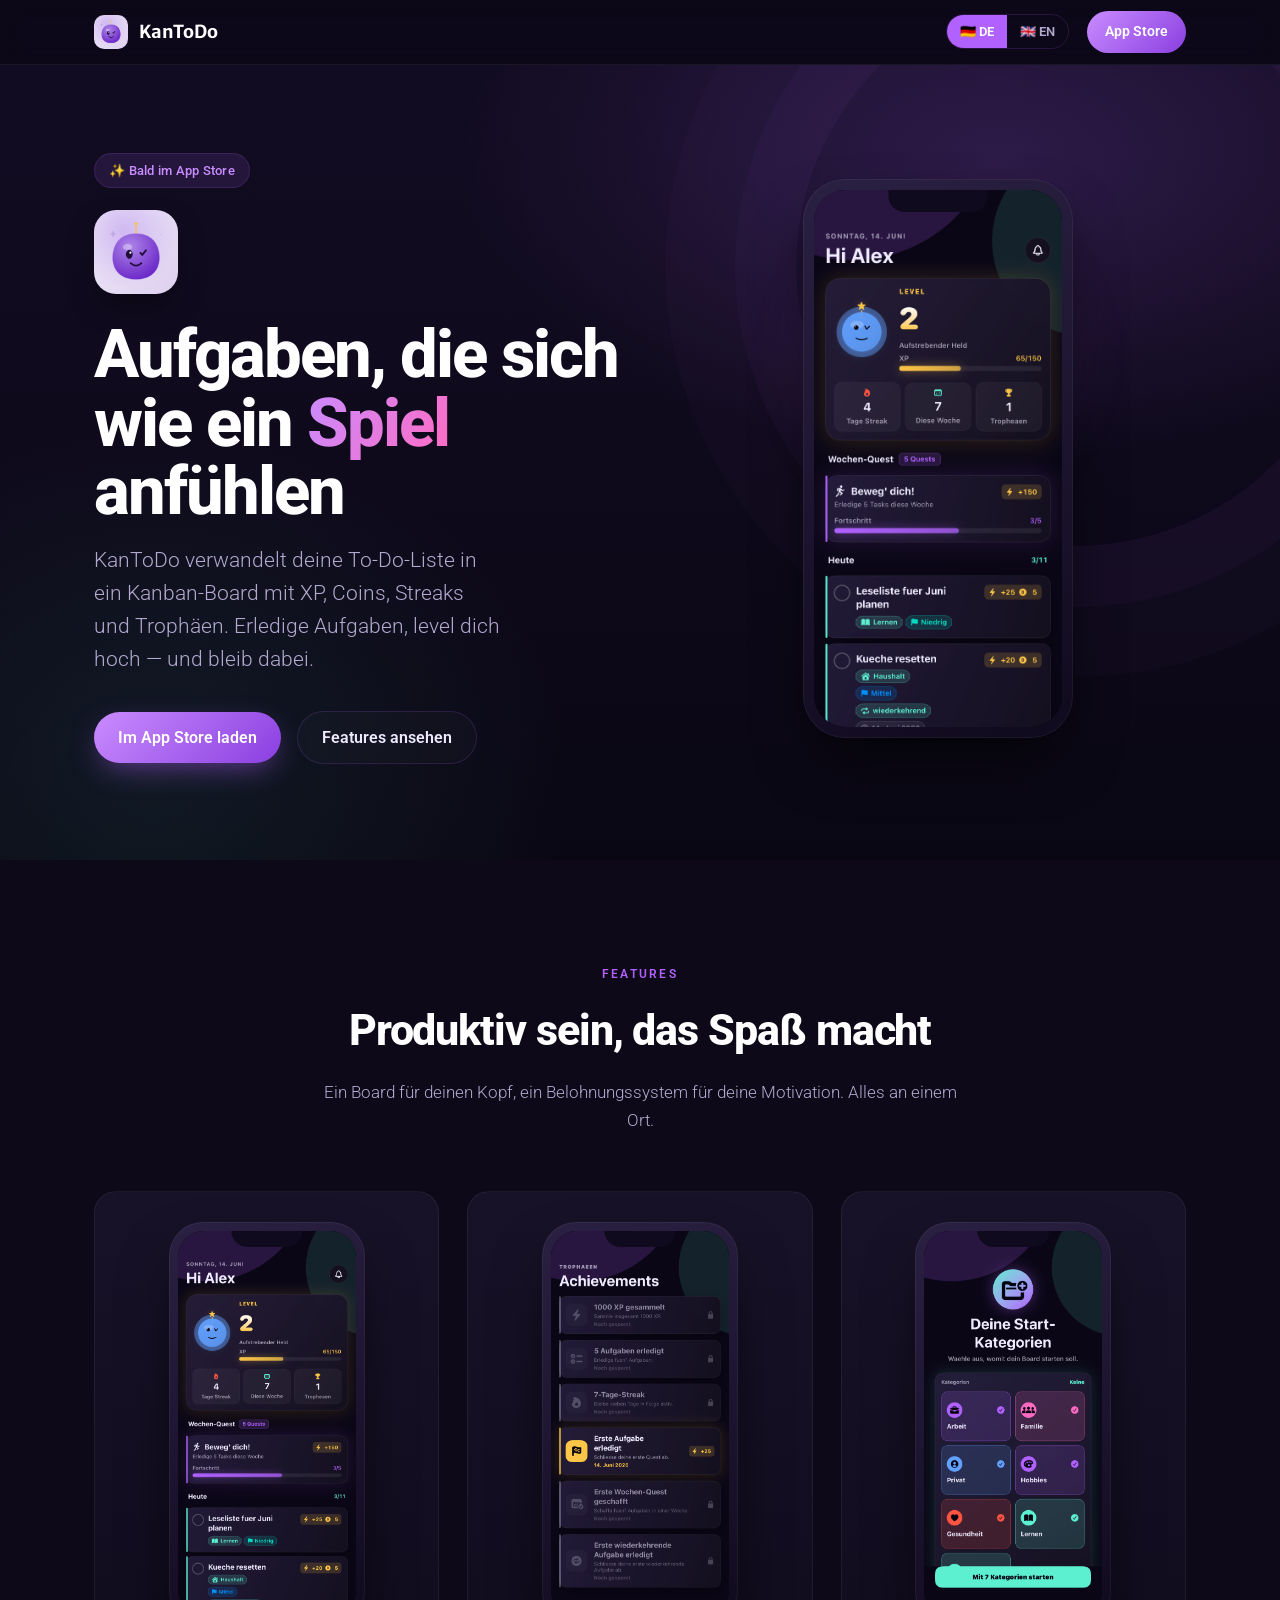
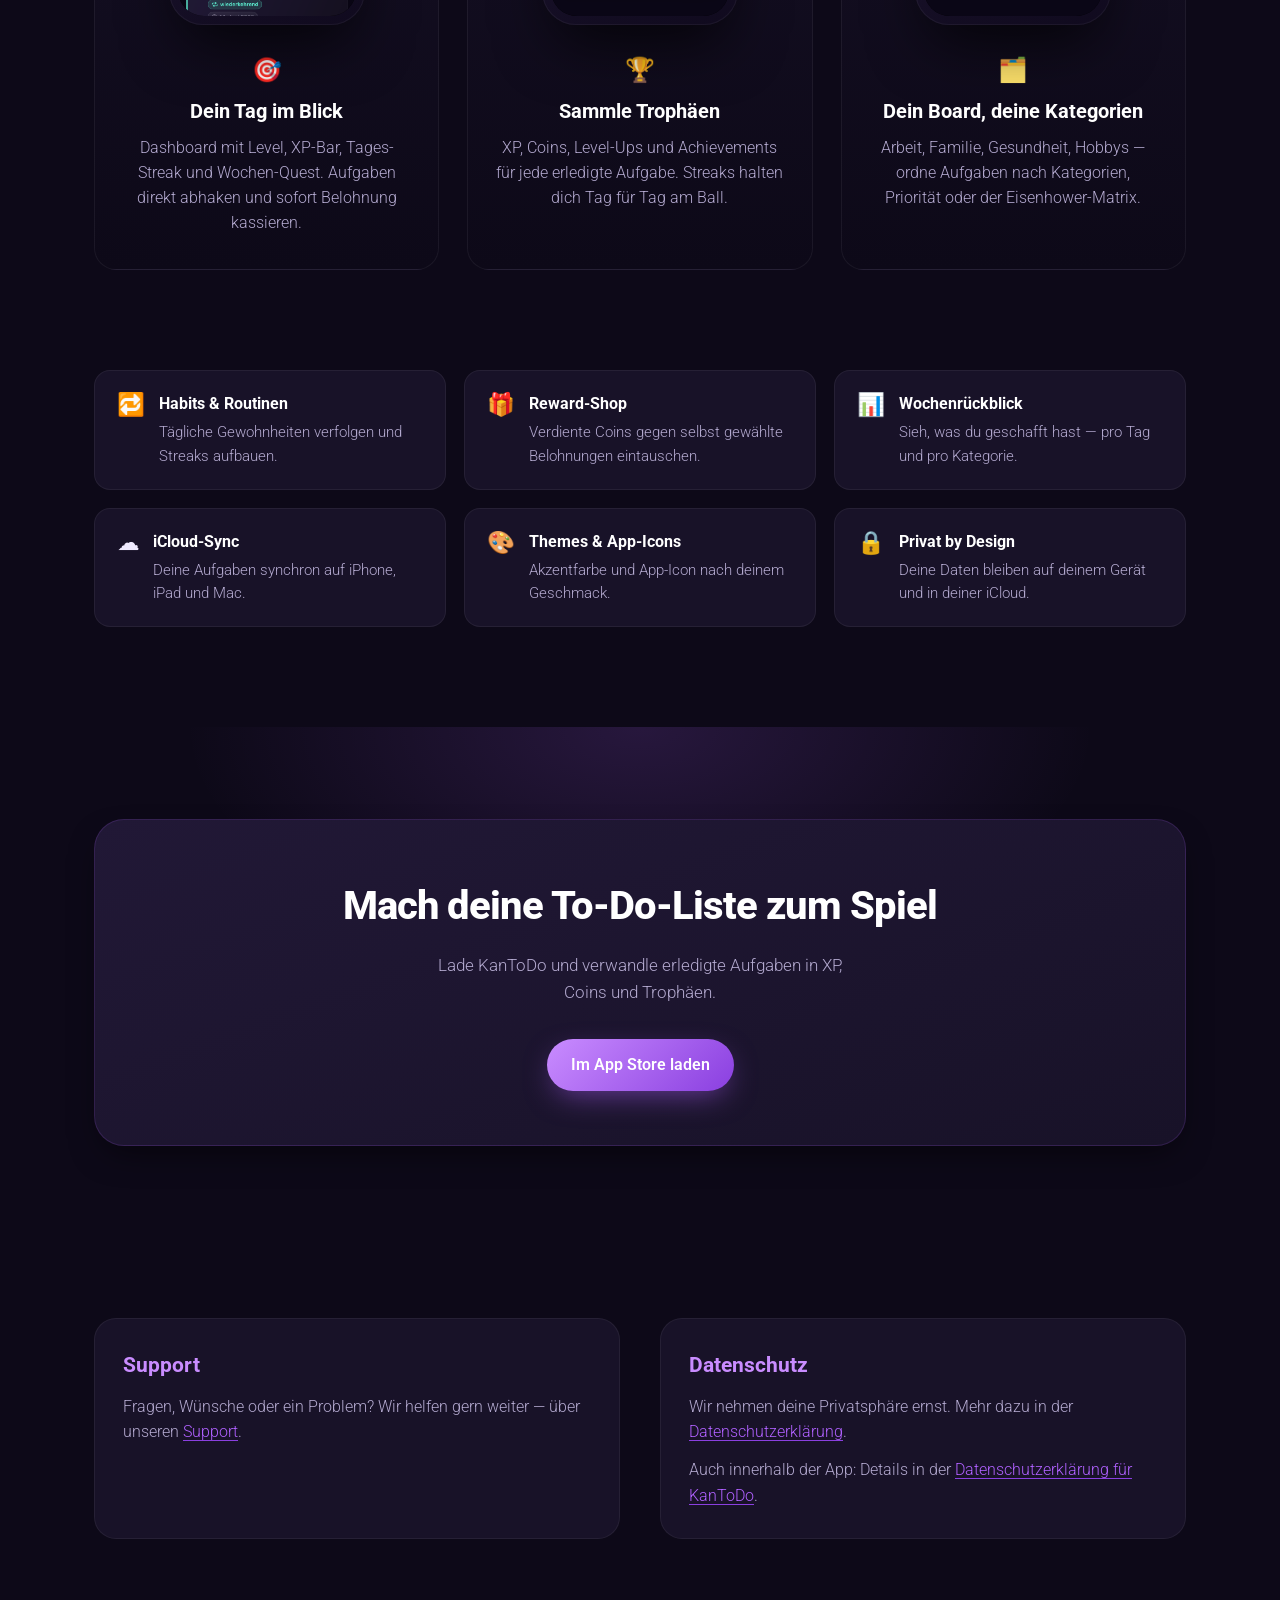
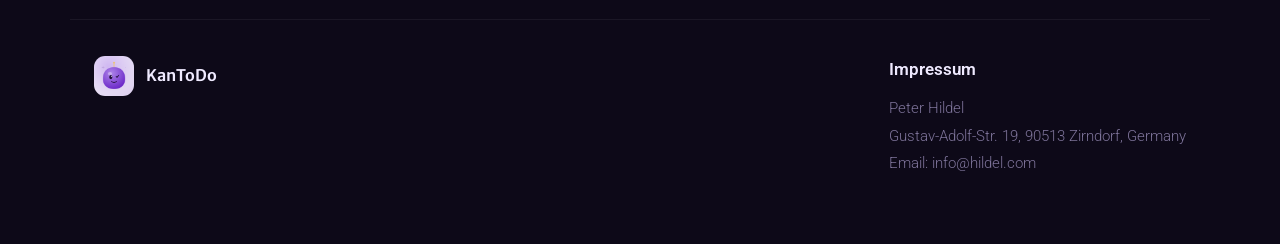
==== index.html @ b416db1d "Add KanToDo landing page Bilingual (DE/EN) landing page for the KanToDo iOS app, styled in the app's" ====
<!doctype html>
<html lang="de">
<head>
  <meta charset="UTF-8">
  <meta name="viewport" content="width=device-width, initial-scale=1.0">
  <meta name="description" content="KanToDo — die gamifizierte To-Do- & Kanban-App fürs iPhone. Aufgaben erledigen, XP & Coins sammeln, Streaks halten und Trophäen freischalten.">
  <link rel="preconnect" href="https://fonts.googleapis.com">
  <link rel="preconnect" href="https://fonts.gstatic.com" crossorigin>
  <link href="https://fonts.googleapis.com/css2?family=Merriweather+Sans:ital,wght@0,300..800;1,300..800&family=Roboto:ital,wght@0,100;0,300;0,400;0,500;0,700;0,900&display=swap"
        rel="stylesheet">
  <title>KanToDo — Deine To-Do-Liste, die sich wie ein Spiel anfühlt</title>
  <link rel="icon" href="./icon_kantodo.png">
  <link href="./landing.css" rel="stylesheet">
</head>
<body>

<!-- NAV -->
<div class="site-header">
  <nav class="wrap nav">
    <a class="nav-brand" href="./index.html">
      <img src="./icon_kantodo.png" alt="KanToDo">
      <span>KanToDo</span>
    </a>
    <div class="nav-right">
      <div class="lang-switch">
        <a href="./index.html" class="active">🇩🇪 DE</a>
        <a href="./en/index.html">🇬🇧 EN</a>
      </div>
      <a class="nav-cta" href="https://apps.apple.com/app/kantodo/id0000000000" target="_blank" rel="noopener noreferrer">App Store</a>
    </div>
  </nav>
</div>

<!-- HERO -->
<header class="hero">
  <div class="wrap hero-grid">
    <div class="hero-copy">
      <span class="hero-badge">✨ Bald im App Store</span>
      <img src="./icon_kantodo.png" class="hero-icon" alt="KanToDo App Icon">
      <h1>Aufgaben, die sich wie ein <span class="accent">Spiel</span> anfühlen</h1>
      <p class="lead">KanToDo verwandelt deine To-Do-Liste in ein Kanban-Board mit XP, Coins, Streaks und Trophäen. Erledige Aufgaben, level dich hoch — und bleib dabei.</p>
      <div class="hero-cta">
        <a class="btn btn-primary" href="https://apps.apple.com/app/kantodo/id0000000000" target="_blank" rel="noopener noreferrer">
          Im App Store laden
        </a>
        <a class="btn btn-ghost" href="#features">Features ansehen</a>
      </div>
    </div>
    <div class="hero-phone-wrap">
      <div class="phone">
        <div class="phone-screen">
          <span class="phone-notch"></span>
          <img src="./screen_dashboard.png" alt="KanToDo Dashboard mit Level, Streak und Wochen-Quest">
        </div>
      </div>
    </div>
  </div>
</header>

<!-- FEATURES -->
<section class="features" id="features">
  <div class="wrap">
    <div class="section-head">
      <span class="eyebrow">Features</span>
      <h2>Produktiv sein, das Spaß macht</h2>
      <p>Ein Board für deinen Kopf, ein Belohnungssystem für deine Motivation. Alles an einem Ort.</p>
    </div>
    <div class="feature-grid">
      <div class="feature-card">
        <div class="phone">
          <div class="phone-screen">
            <span class="phone-notch"></span>
            <img src="./screen_dashboard.png" alt="Dashboard mit Level, Streak und Wochen-Quest">
          </div>
        </div>
        <div class="feature-icon">🎯</div>
        <h3>Dein Tag im Blick</h3>
        <p>Dashboard mit Level, XP-Bar, Tages-Streak und Wochen-Quest. Aufgaben direkt abhaken und sofort Belohnung kassieren.</p>
      </div>
      <div class="feature-card">
        <div class="phone">
          <div class="phone-screen">
            <span class="phone-notch"></span>
            <img src="./screen_achievements.png" alt="Achievements und Trophäen in KanToDo">
          </div>
        </div>
        <div class="feature-icon">🏆</div>
        <h3>Sammle Trophäen</h3>
        <p>XP, Coins, Level-Ups und Achievements für jede erledigte Aufgabe. Streaks halten dich Tag für Tag am Ball.</p>
      </div>
      <div class="feature-card">
        <div class="phone">
          <div class="phone-screen">
            <span class="phone-notch"></span>
            <img src="./screen_categories.png" alt="Eigene Kategorien für dein Board">
          </div>
        </div>
        <div class="feature-icon">🗂️</div>
        <h3>Dein Board, deine Kategorien</h3>
        <p>Arbeit, Familie, Gesundheit, Hobbys — ordne Aufgaben nach Kategorien, Priorität oder der Eisenhower-Matrix.</p>
      </div>
    </div>
  </div>
</section>

<!-- MORE FEATURES -->
<section class="more">
  <div class="wrap">
    <div class="chip-grid">
      <div class="chip">
        <span class="ic">🔁</span>
        <div><h4>Habits & Routinen</h4><p>Tägliche Gewohnheiten verfolgen und Streaks aufbauen.</p></div>
      </div>
      <div class="chip">
        <span class="ic">🎁</span>
        <div><h4>Reward-Shop</h4><p>Verdiente Coins gegen selbst gewählte Belohnungen eintauschen.</p></div>
      </div>
      <div class="chip">
        <span class="ic">📊</span>
        <div><h4>Wochenrückblick</h4><p>Sieh, was du geschafft hast — pro Tag und pro Kategorie.</p></div>
      </div>
      <div class="chip">
        <span class="ic">☁️</span>
        <div><h4>iCloud-Sync</h4><p>Deine Aufgaben synchron auf iPhone, iPad und Mac.</p></div>
      </div>
      <div class="chip">
        <span class="ic">🎨</span>
        <div><h4>Themes & App-Icons</h4><p>Akzentfarbe und App-Icon nach deinem Geschmack.</p></div>
      </div>
      <div class="chip">
        <span class="ic">🔒</span>
        <div><h4>Privat by Design</h4><p>Deine Daten bleiben auf deinem Gerät und in deiner iCloud.</p></div>
      </div>
    </div>
  </div>
</section>

<!-- DOWNLOAD CTA -->
<section class="cta">
  <div class="wrap">
    <div class="cta-card">
      <h2>Mach deine To-Do-Liste zum Spiel</h2>
      <p>Lade KanToDo und verwandle erledigte Aufgaben in XP, Coins und Trophäen.</p>
      <div class="cta-actions">
        <a class="btn btn-primary" href="https://apps.apple.com/app/kantodo/id0000000000" target="_blank" rel="noopener noreferrer">
          Im App Store laden
        </a>
      </div>
    </div>
  </div>
</section>

<!-- INFO -->
<section class="info">
  <div class="wrap info-grid">
    <div class="info-card">
      <h2>Support</h2>
      <p>Fragen, Wünsche oder ein Problem? Wir helfen gern weiter — über unseren
        <a href="./support.html" rel="ugc">Support</a>.</p>
    </div>
    <div class="info-card">
      <h2>Datenschutz</h2>
      <p>Wir nehmen deine Privatsphäre ernst. Mehr dazu in der
        <a href="./privacy.html" rel="ugc">Datenschutzerklärung</a>.</p>
      <p>Auch innerhalb der App: Details in der
        <a href="./app-privacy.html" rel="ugc">Datenschutzerklärung für KanToDo</a>.</p>
    </div>
  </div>
</section>

<!-- IMPRESSUM -->
<footer class="imprint">
  <div class="wrap imprint-inner">
    <div>
      <div class="brand">
        <img src="./icon_kantodo.png" alt="KanToDo">
        <span>KanToDo</span>
      </div>
    </div>
    <div>
      <h3>Impressum</h3>
      <p>Peter Hildel</p>
      <p>Gustav-Adolf-Str. 19, 90513 Zirndorf, Germany</p>
      <p>Email: info@hildel.com</p>
    </div>
  </div>
</footer>

</body>
</html>
---- landing.css ----
/* KanToDo — Landing Page (dark purple theme matching the app) */

:root {
  --bg: #0d0918;
  --bg-grad-1: #120c22;
  --bg-grad-2: #0a0714;
  --surface: #181228;
  --surface-2: #211836;
  --border: rgba(176, 97, 255, 0.16);
  --border-soft: rgba(255, 255, 255, 0.06);
  --accent: #b061ff;
  --accent-bright: #c98cff;
  --accent-dim: #8a3fe0;
  --mint: #5cf0d1;
  --gold: #ffc747;
  --pink: #ff6bc2;
  --blue: #61a1ff;
  --text: #efeaff;
  --text-dim: #b3a9cf;
  --text-faint: #7d7399;
  --shadow-lg: 0 30px 60px -15px rgba(0, 0, 0, 0.75);
  --shadow-md: 0 14px 34px -12px rgba(0, 0, 0, 0.65);
  --radius: 22px;
  --maxw: 1140px;
}

* { box-sizing: border-box; }

html { -webkit-text-size-adjust: 100%; scroll-behavior: smooth; }

body {
  margin: 0;
  font-family: "Roboto", system-ui, -apple-system, sans-serif;
  background: var(--bg);
  color: var(--text);
  line-height: 1.6;
  -webkit-font-smoothing: antialiased;
  overflow-x: hidden;
}

img { display: block; max-width: 100%; }
a { color: inherit; text-decoration: none; }

.font-heading { font-family: "Merriweather Sans", "Roboto", sans-serif; }

.wrap { width: 100%; max-width: var(--maxw); margin: 0 auto; padding: 0 24px; }

.accent { color: var(--accent-bright); }

/* ---------- Buttons ---------- */
.btn {
  display: inline-flex;
  align-items: center;
  gap: 10px;
  font-weight: 600;
  font-size: 1rem;
  padding: 13px 24px;
  border-radius: 999px;
  transition: transform .15s ease, box-shadow .15s ease, opacity .15s ease;
}
.btn-primary {
  background: linear-gradient(135deg, var(--accent-bright), var(--accent-dim));
  color: #ffffff;
  box-shadow: 0 10px 30px -8px rgba(176, 97, 255, 0.55);
}
.btn-primary:hover { transform: translateY(-2px); box-shadow: 0 16px 36px -8px rgba(176, 97, 255, 0.65); }
.btn-ghost {
  border: 1px solid var(--border);
  color: var(--text);
  background: rgba(255, 255, 255, 0.02);
}
.btn-ghost:hover { border-color: var(--accent); color: var(--accent-bright); }

/* ---------- Hero ---------- */
.hero {
  position: relative;
  padding: 88px 0 96px;
  background:
    radial-gradient(900px 500px at 78% 12%, rgba(176, 97, 255, 0.18), transparent 60%),
    radial-gradient(700px 600px at 12% 90%, rgba(92, 240, 209, 0.08), transparent 60%),
    linear-gradient(180deg, var(--bg-grad-1), var(--bg-grad-2));
  overflow: hidden;
}
.hero::after {
  /* faint glow rings */
  content: "";
  position: absolute;
  top: -10%; right: -6%;
  width: 560px; height: 560px;
  border-radius: 50%;
  border: 1px solid rgba(176, 97, 255, 0.08);
  box-shadow:
    0 0 0 60px rgba(176, 97, 255, 0.03),
    0 0 0 130px rgba(176, 97, 255, 0.02);
  pointer-events: none;
}
.hero-grid {
  position: relative;
  z-index: 1;
  display: grid;
  grid-template-columns: 1.05fr 0.95fr;
  gap: 48px;
  align-items: center;
}
.hero-badge {
  display: inline-flex;
  align-items: center;
  gap: 9px;
  font-size: .82rem;
  font-weight: 500;
  letter-spacing: .02em;
  color: var(--accent-bright);
  background: rgba(176, 97, 255, 0.12);
  border: 1px solid var(--border);
  padding: 6px 14px;
  border-radius: 999px;
  margin-bottom: 22px;
}
.hero-icon {
  width: 84px; height: 84px;
  border-radius: 22px;
  box-shadow: var(--shadow-md);
  margin-bottom: 26px;
}
.hero h1 {
  font-size: clamp(2.6rem, 6vw, 4.2rem);
  line-height: 1.02;
  letter-spacing: -0.03em;
  font-weight: 800;
  margin: 0 0 18px;
  color: #fff;
}
.hero h1 .accent {
  background: linear-gradient(120deg, var(--accent-bright), var(--pink));
  -webkit-background-clip: text;
  background-clip: text;
  -webkit-text-fill-color: transparent;
}
.hero p.lead {
  font-size: clamp(1.05rem, 2.2vw, 1.3rem);
  color: var(--text-dim);
  font-weight: 300;
  max-width: 34ch;
  margin: 0 0 34px;
}
.hero-cta { display: flex; align-items: center; gap: 16px; flex-wrap: wrap; }
.hero-qr {
  width: 56px; height: 56px;
  border-radius: 12px;
  border: 1px solid var(--border);
  background: #fff;
  padding: 4px;
}

/* phone in hero */
.hero-phone-wrap {
  display: flex;
  justify-content: center;
  position: relative;
}
.hero-phone-wrap::before {
  content: "";
  position: absolute;
  width: 360px; height: 360px;
  background: radial-gradient(circle, rgba(176, 97, 255, 0.28), transparent 65%);
  filter: blur(20px);
  z-index: 0;
}

/* ---------- Phone mockup ---------- */
.phone {
  position: relative;
  width: 270px;
  border-radius: 42px;
  padding: 11px;
  background: linear-gradient(160deg, #2a2042, #100a1e);
  box-shadow: var(--shadow-lg), inset 0 0 0 1px rgba(255,255,255,0.05);
  z-index: 1;
}
.phone-screen {
  position: relative;
  border-radius: 32px;
  overflow: hidden;
  background: #000;
  aspect-ratio: 9 / 19.5;
}
.phone-screen img { width: 100%; height: 100%; object-fit: cover; object-position: top center; }
.phone-notch {
  position: absolute;
  top: 0; left: 50%;
  transform: translateX(-50%);
  width: 40%; height: 22px;
  background: #100a1e;
  border-radius: 0 0 16px 16px;
  z-index: 2;
}

/* ---------- Section base ---------- */
section { position: relative; }
.section-head { text-align: center; max-width: 640px; margin: 0 auto 56px; }
.section-head h2 {
  font-size: clamp(1.9rem, 4vw, 2.7rem);
  letter-spacing: -0.025em;
  font-weight: 800;
  margin: 0 0 14px;
  color: #fff;
}
.section-head p { color: var(--text-dim); font-size: 1.08rem; font-weight: 300; margin: 0; }
.eyebrow {
  display: inline-block;
  font-size: .78rem;
  letter-spacing: .18em;
  text-transform: uppercase;
  color: var(--accent);
  font-weight: 600;
  margin-bottom: 12px;
}

/* ---------- Features ---------- */
.features { padding: 100px 0; background: var(--bg); }
.feature-grid {
  display: grid;
  grid-template-columns: repeat(3, 1fr);
  gap: 28px;
}
.feature-card {
  background: linear-gradient(180deg, var(--surface), var(--bg));
  border: 1px solid var(--border-soft);
  border-radius: var(--radius);
  padding: 30px 26px 34px;
  text-align: center;
  transition: transform .2s ease, border-color .2s ease;
}
.feature-card:hover { transform: translateY(-6px); border-color: var(--border); }
.feature-card .phone { width: 196px; margin: 0 auto 26px; border-radius: 34px; padding: 9px; }
.feature-card .phone-screen { border-radius: 26px; }
.feature-card .phone-notch { height: 16px; }
.feature-icon { font-size: 1.5rem; margin-bottom: 6px; }
.feature-card h3 {
  font-size: 1.22rem;
  font-weight: 700;
  margin: 0 0 8px;
  color: #fff;
}
.feature-card p { color: var(--text-dim); font-weight: 300; margin: 0; font-size: .98rem; }

/* ---------- More features (chips) ---------- */
.more { padding: 0 0 100px; background: var(--bg); }
.chip-grid {
  display: grid;
  grid-template-columns: repeat(3, 1fr);
  gap: 18px;
}
.chip {
  display: flex;
  align-items: flex-start;
  gap: 14px;
  background: var(--surface);
  border: 1px solid var(--border-soft);
  border-radius: 16px;
  padding: 20px 22px;
  transition: border-color .2s ease, transform .2s ease;
}
.chip:hover { border-color: var(--border); transform: translateY(-3px); }
.chip .ic { font-size: 1.4rem; line-height: 1.2; }
.chip h4 { margin: 0 0 4px; font-size: 1.02rem; font-weight: 700; color: #fff; }
.chip p { margin: 0; font-size: .92rem; font-weight: 300; color: var(--text-dim); }

/* ---------- Download CTA ---------- */
.cta {
  padding: 92px 0;
  background:
    radial-gradient(700px 360px at 50% 0%, rgba(176, 97, 255, 0.16), transparent 65%),
    var(--bg);
}
.cta-card {
  background: linear-gradient(160deg, var(--surface-2), var(--surface));
  border: 1px solid var(--border);
  border-radius: 30px;
  padding: 54px 40px;
  text-align: center;
  box-shadow: var(--shadow-md);
}
.cta-card h2 {
  font-size: clamp(1.8rem, 4vw, 2.5rem);
  font-weight: 800;
  letter-spacing: -0.025em;
  margin: 0 0 14px;
  color: #fff;
}
.cta-card p { color: var(--text-dim); font-weight: 300; max-width: 46ch; margin: 0 auto 32px; font-size: 1.08rem; }
.cta-actions { display: flex; align-items: center; justify-content: center; gap: 18px; flex-wrap: wrap; }
.cta-actions img.store { height: 52px; width: auto; }
.cta-actions .hero-qr { width: 64px; height: 64px; }

/* ---------- Info / footer sections ---------- */
.info { padding: 80px 0 40px; background: var(--bg); }
.info-grid {
  display: grid;
  grid-template-columns: 1fr 1fr;
  gap: 40px;
}
.info-card {
  background: var(--surface);
  border: 1px solid var(--border-soft);
  border-radius: var(--radius);
  padding: 30px 28px;
}
.info-card h2 {
  font-size: 1.3rem;
  font-weight: 700;
  color: var(--accent-bright);
  margin: 0 0 12px;
}
.info-card p { color: var(--text-dim); font-weight: 300; margin: 0 0 12px; }
.info-card p:last-child { margin-bottom: 0; }
.info-card a { color: var(--accent); text-decoration: underline; text-decoration-color: var(--accent-dim); text-underline-offset: 3px; }
.info-card a:hover { color: var(--accent-bright); }

footer.imprint {
  padding: 40px 0 64px;
  background: var(--bg);
}
.imprint-inner {
  border-top: 1px solid var(--border-soft);
  padding-top: 36px;
  display: flex;
  justify-content: space-between;
  gap: 32px;
  flex-wrap: wrap;
}
.imprint h3 { font-size: 1.05rem; color: var(--text); margin: 0 0 14px; font-weight: 600; }
.imprint p { color: var(--text-faint); font-weight: 300; margin: 0 0 4px; font-size: .92rem; }
.imprint .brand { display: flex; align-items: center; gap: 12px; }
.imprint .brand img { width: 40px; height: 40px; border-radius: 11px; }
.imprint .brand span { font-family: "Merriweather Sans", sans-serif; font-weight: 600; color: var(--text); }

/* ---------- Site header / nav ---------- */
.site-header {
  position: sticky;
  top: 0;
  z-index: 50;
  background: rgba(13, 9, 24, 0.72);
  backdrop-filter: saturate(140%) blur(12px);
  -webkit-backdrop-filter: saturate(140%) blur(12px);
  border-bottom: 1px solid var(--border-soft);
}
.nav {
  display: flex;
  align-items: center;
  justify-content: space-between;
  height: 64px;
}
.nav-brand { display: flex; align-items: center; gap: 11px; }
.nav-brand img { width: 34px; height: 34px; border-radius: 10px; }
.nav-brand span { font-family: "Merriweather Sans", sans-serif; font-weight: 700; font-size: 1.12rem; color: #fff; letter-spacing: -0.01em; }
.nav-right { display: flex; align-items: center; gap: 18px; }
.lang-switch {
  display: inline-flex;
  align-items: center;
  border: 1px solid var(--border);
  border-radius: 999px;
  overflow: hidden;
  font-size: .82rem;
  font-weight: 600;
}
.lang-switch a {
  padding: 6px 13px;
  color: var(--text-dim);
  transition: color .15s ease, background .15s ease;
}
.lang-switch a.active { background: var(--accent); color: #fff; }
.lang-switch a:not(.active):hover { color: var(--accent-bright); }
.nav-cta {
  font-size: .9rem;
  font-weight: 600;
  padding: 9px 18px;
  border-radius: 999px;
  background: linear-gradient(135deg, var(--accent-bright), var(--accent-dim));
  color: #fff;
  transition: transform .15s ease;
}
.nav-cta:hover { transform: translateY(-1px); }

/* ---------- Subpage hero + prose ---------- */
.page-hero {
  position: relative;
  padding: 72px 0 56px;
  background:
    radial-gradient(700px 360px at 80% 0%, rgba(176, 97, 255, 0.16), transparent 62%),
    linear-gradient(180deg, var(--bg-grad-1), var(--bg));
  text-align: left;
}
.page-hero .eyebrow { margin-bottom: 14px; }
.page-hero h1 {
  font-family: "Merriweather Sans", sans-serif;
  font-size: clamp(2.1rem, 5vw, 3.2rem);
  font-weight: 800;
  letter-spacing: -0.03em;
  margin: 0;
  color: #fff;
}
.page-hero p.sub { color: var(--text-dim); font-weight: 300; margin: 14px 0 0; font-size: 1.1rem; }

.page-body { padding: 56px 0 80px; background: var(--bg); }
.prose { max-width: 760px; }
.prose h2 {
  font-family: "Merriweather Sans", sans-serif;
  font-size: 1.5rem;
  font-weight: 700;
  color: #fff;
  margin: 0 0 18px;
  letter-spacing: -0.02em;
}
.prose h3 {
  font-size: 1.12rem;
  font-weight: 700;
  color: var(--accent-bright);
  margin: 30px 0 8px;
}
.prose p { color: var(--text-dim); font-weight: 300; margin: 0 0 14px; }
.prose a { color: var(--accent); text-decoration: underline; text-decoration-color: var(--accent-dim); text-underline-offset: 3px; }
.prose a:hover { color: var(--accent-bright); }
.prose ul { margin: 0 0 16px; padding-left: 22px; }
.prose li { color: var(--text-dim); font-weight: 300; margin-bottom: 8px; list-style: disc; }
.prose li p { margin: 0; }
.prose .contact-block { margin: 16px 0; }
.prose .contact-block p { margin: 0 0 4px; }
.prose .contact-block .name { color: var(--text); font-weight: 600; }
.prose .updated { color: var(--text-faint); font-size: .9rem; margin-top: 28px; }
.channel { display: flex; flex-wrap: wrap; gap: 14px; margin-top: 8px; }
.channel a {
  display: inline-flex; align-items: center; gap: 9px;
  background: var(--surface); border: 1px solid var(--border-soft);
  border-radius: 14px; padding: 14px 20px; text-decoration: none;
  color: var(--text); font-weight: 500; transition: border-color .15s ease, transform .15s ease;
}
.channel a:hover { border-color: var(--accent); transform: translateY(-2px); }
.channel .ch-label { display: block; font-size: .78rem; color: var(--text-faint); font-weight: 400; }

/* ---------- 404 ---------- */
.notfound {
  min-height: 100vh;
  display: flex;
  flex-direction: column;
  align-items: center;
  justify-content: center;
  text-align: center;
  padding: 40px 24px;
  background:
    radial-gradient(800px 500px at 50% 30%, rgba(176, 97, 255, 0.16), transparent 62%),
    var(--bg);
}
.notfound img { width: 84px; height: 84px; border-radius: 22px; box-shadow: var(--shadow-md); margin-bottom: 28px; }
.notfound h1 { font-family: "Merriweather Sans", sans-serif; font-size: clamp(3rem, 12vw, 6rem); font-weight: 800; margin: 0; color: #fff; letter-spacing: -0.04em; }
.notfound p { color: var(--text-dim); font-weight: 300; font-size: 1.15rem; margin: 8px 0 30px; }

/* ---------- Responsive ---------- */
@media (max-width: 600px) {
  .nav-brand span { display: none; }
  .nav-right { gap: 12px; }
}
@media (max-width: 900px) {
  .hero-grid { grid-template-columns: 1fr; gap: 56px; text-align: center; }
  .hero-icon { margin-left: auto; margin-right: auto; }
  .hero p.lead { margin-left: auto; margin-right: auto; }
  .hero-cta { justify-content: center; }
  .hero-badge { margin-left: auto; margin-right: auto; }
  .feature-grid { grid-template-columns: 1fr; max-width: 360px; margin: 0 auto; }
  .chip-grid { grid-template-columns: 1fr; max-width: 460px; margin: 0 auto; }
  .info-grid { grid-template-columns: 1fr; }
}
@media (max-width: 520px) {
  .hero { padding: 64px 0 72px; }
  .cta-card { padding: 40px 24px; }
}
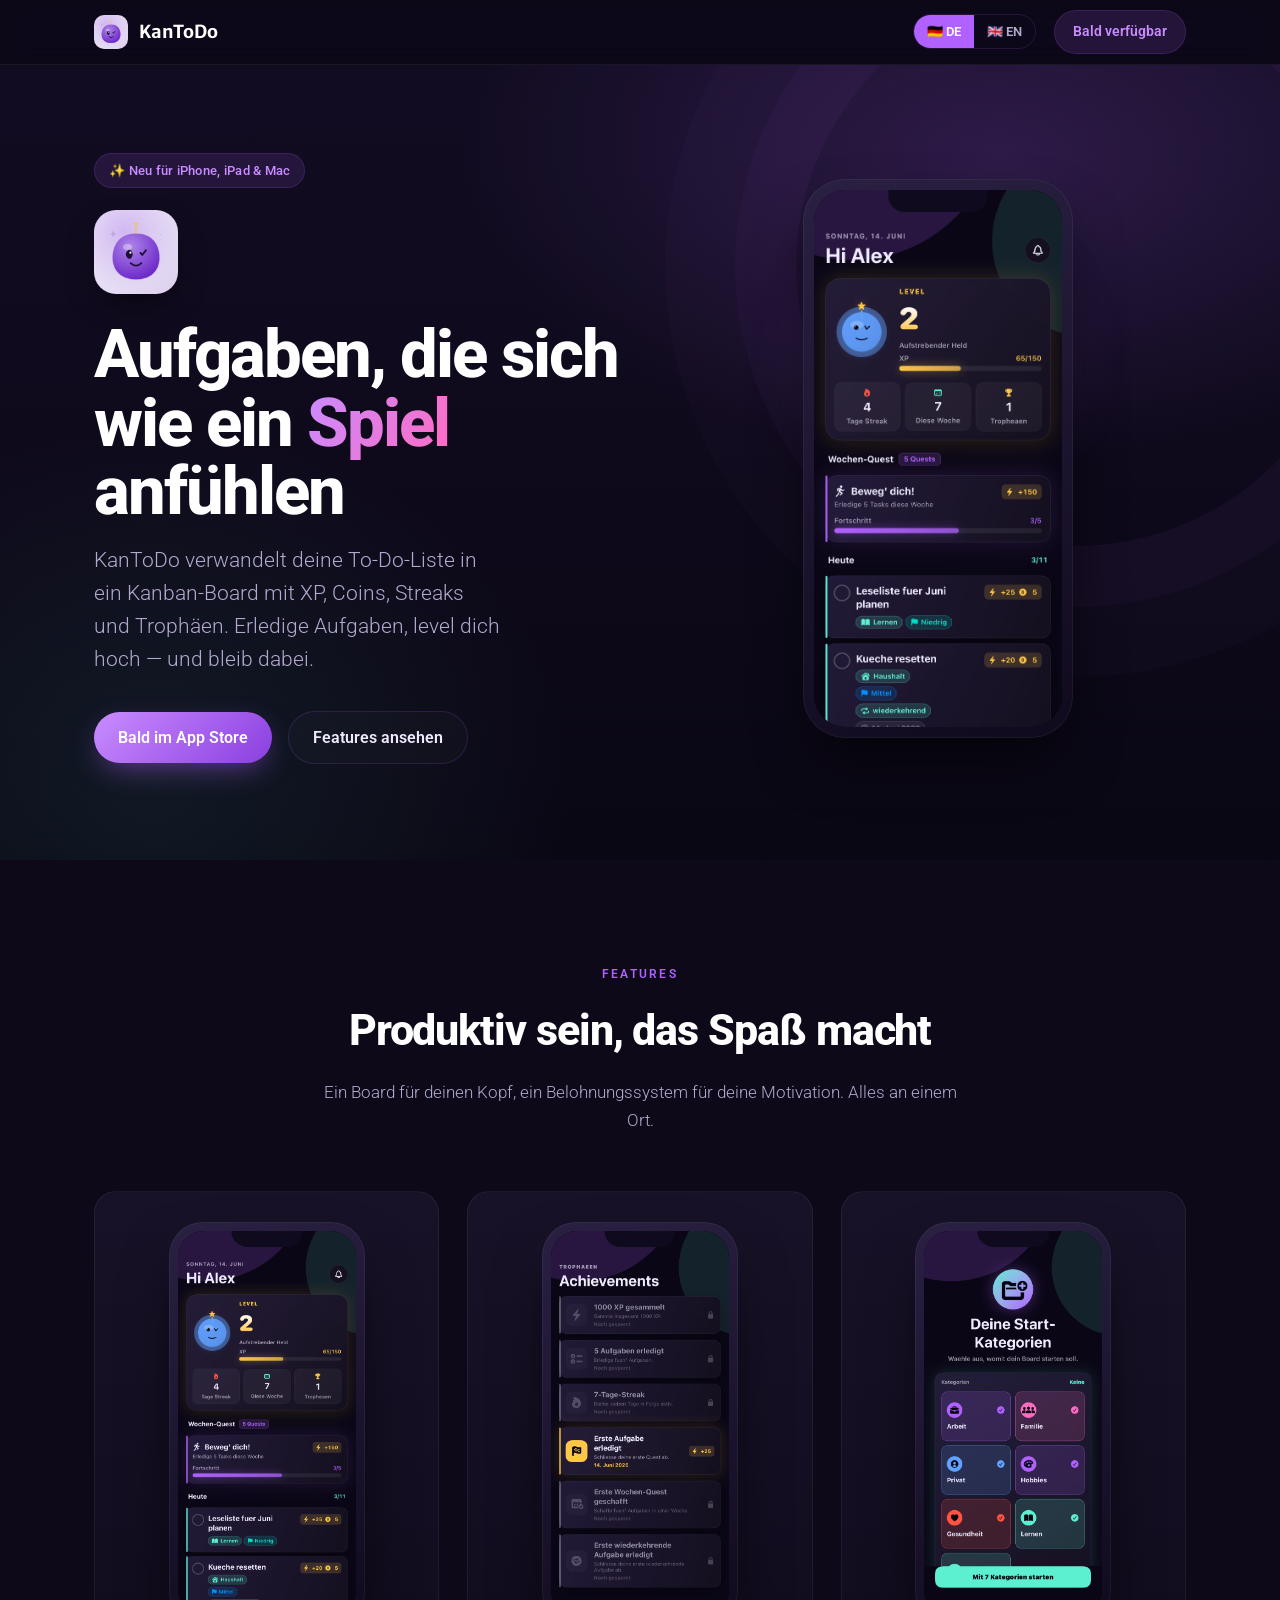
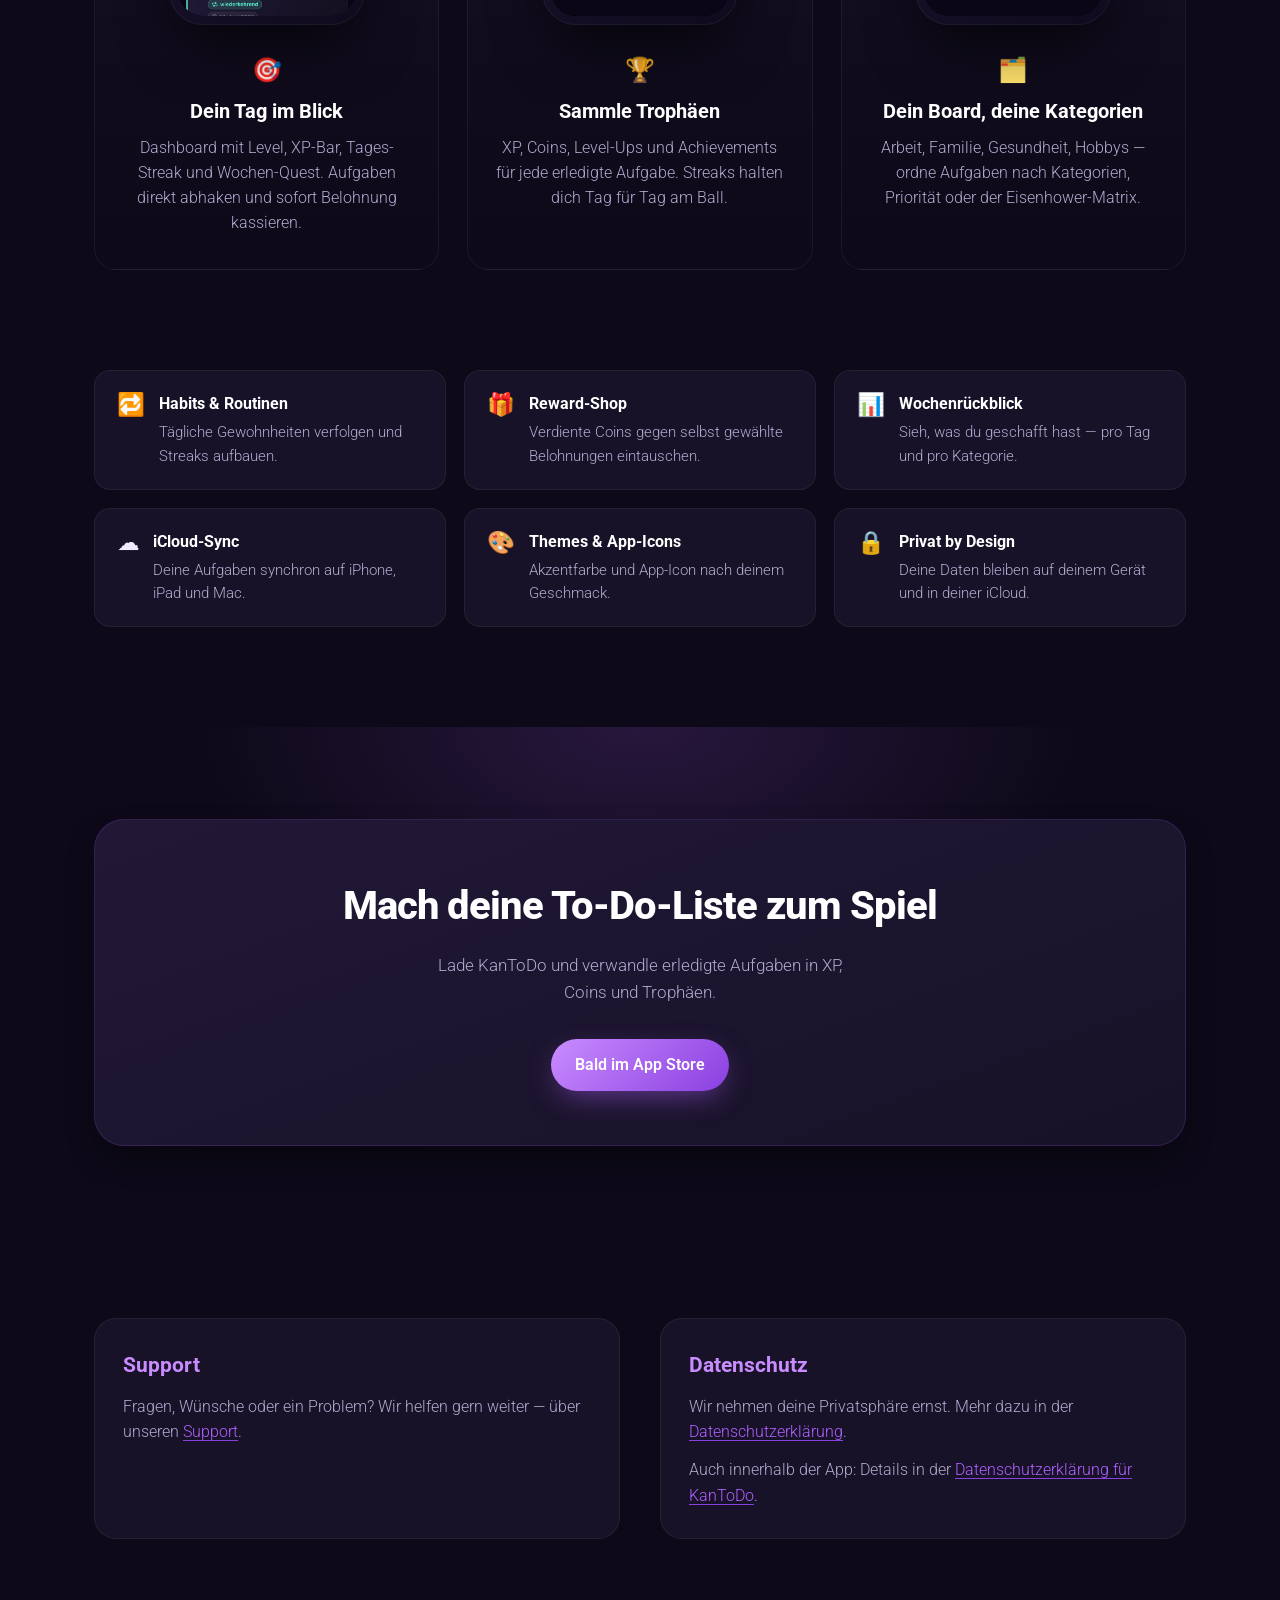
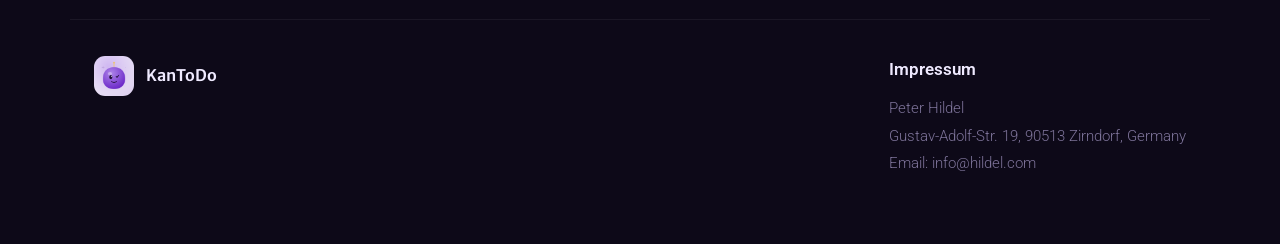
==== commit 627dd70a: "Replace App Store links with "coming soon" state The app ships in ~1-2 weeks, so the page can go liv" ====
--- a/index.html
+++ b/index.html
@@ -26,7 +26,7 @@
         <a href="./index.html" class="active">🇩🇪 DE</a>
         <a href="./en/index.html">🇬🇧 EN</a>
       </div>
-      <a class="nav-cta" href="https://apps.apple.com/app/kantodo/id0000000000" target="_blank" rel="noopener noreferrer">App Store</a>
+      <span class="nav-cta soon">Bald verfügbar</span>
     </div>
   </nav>
 </div>
@@ -35,14 +35,12 @@
 <header class="hero">
   <div class="wrap hero-grid">
     <div class="hero-copy">
-      <span class="hero-badge">✨ Bald im App Store</span>
+      <span class="hero-badge">✨ Neu für iPhone, iPad &amp; Mac</span>
       <img src="./icon_kantodo.png" class="hero-icon" alt="KanToDo App Icon">
       <h1>Aufgaben, die sich wie ein <span class="accent">Spiel</span> anfühlen</h1>
       <p class="lead">KanToDo verwandelt deine To-Do-Liste in ein Kanban-Board mit XP, Coins, Streaks und Trophäen. Erledige Aufgaben, level dich hoch — und bleib dabei.</p>
       <div class="hero-cta">
-        <a class="btn btn-primary" href="https://apps.apple.com/app/kantodo/id0000000000" target="_blank" rel="noopener noreferrer">
-          Im App Store laden
-        </a>
+        <span class="btn btn-primary soon">Bald im App Store</span>
         <a class="btn btn-ghost" href="#features">Features ansehen</a>
       </div>
     </div>
@@ -142,9 +140,7 @@
       <h2>Mach deine To-Do-Liste zum Spiel</h2>
       <p>Lade KanToDo und verwandle erledigte Aufgaben in XP, Coins und Trophäen.</p>
       <div class="cta-actions">
-        <a class="btn btn-primary" href="https://apps.apple.com/app/kantodo/id0000000000" target="_blank" rel="noopener noreferrer">
-          Im App Store laden
-        </a>
+        <span class="btn btn-primary soon">Bald im App Store</span>
       </div>
     </div>
   </div>
--- a/landing.css
+++ b/landing.css
@@ -71,6 +71,12 @@
 }
 .btn-ghost:hover { border-color: var(--accent); color: var(--accent-bright); }
 
+/* "Coming soon" — non-clickable CTA (no store link yet) */
+.soon { cursor: default; }
+.btn.btn-primary.soon:hover { transform: none; box-shadow: 0 10px 30px -8px rgba(176, 97, 255, 0.55); }
+.nav-cta.soon { background: rgba(176, 97, 255, 0.14); border: 1px solid var(--border); color: var(--accent-bright); }
+.nav-cta.soon:hover { transform: none; }
+
 /* ---------- Hero ---------- */
 .hero {
   position: relative;
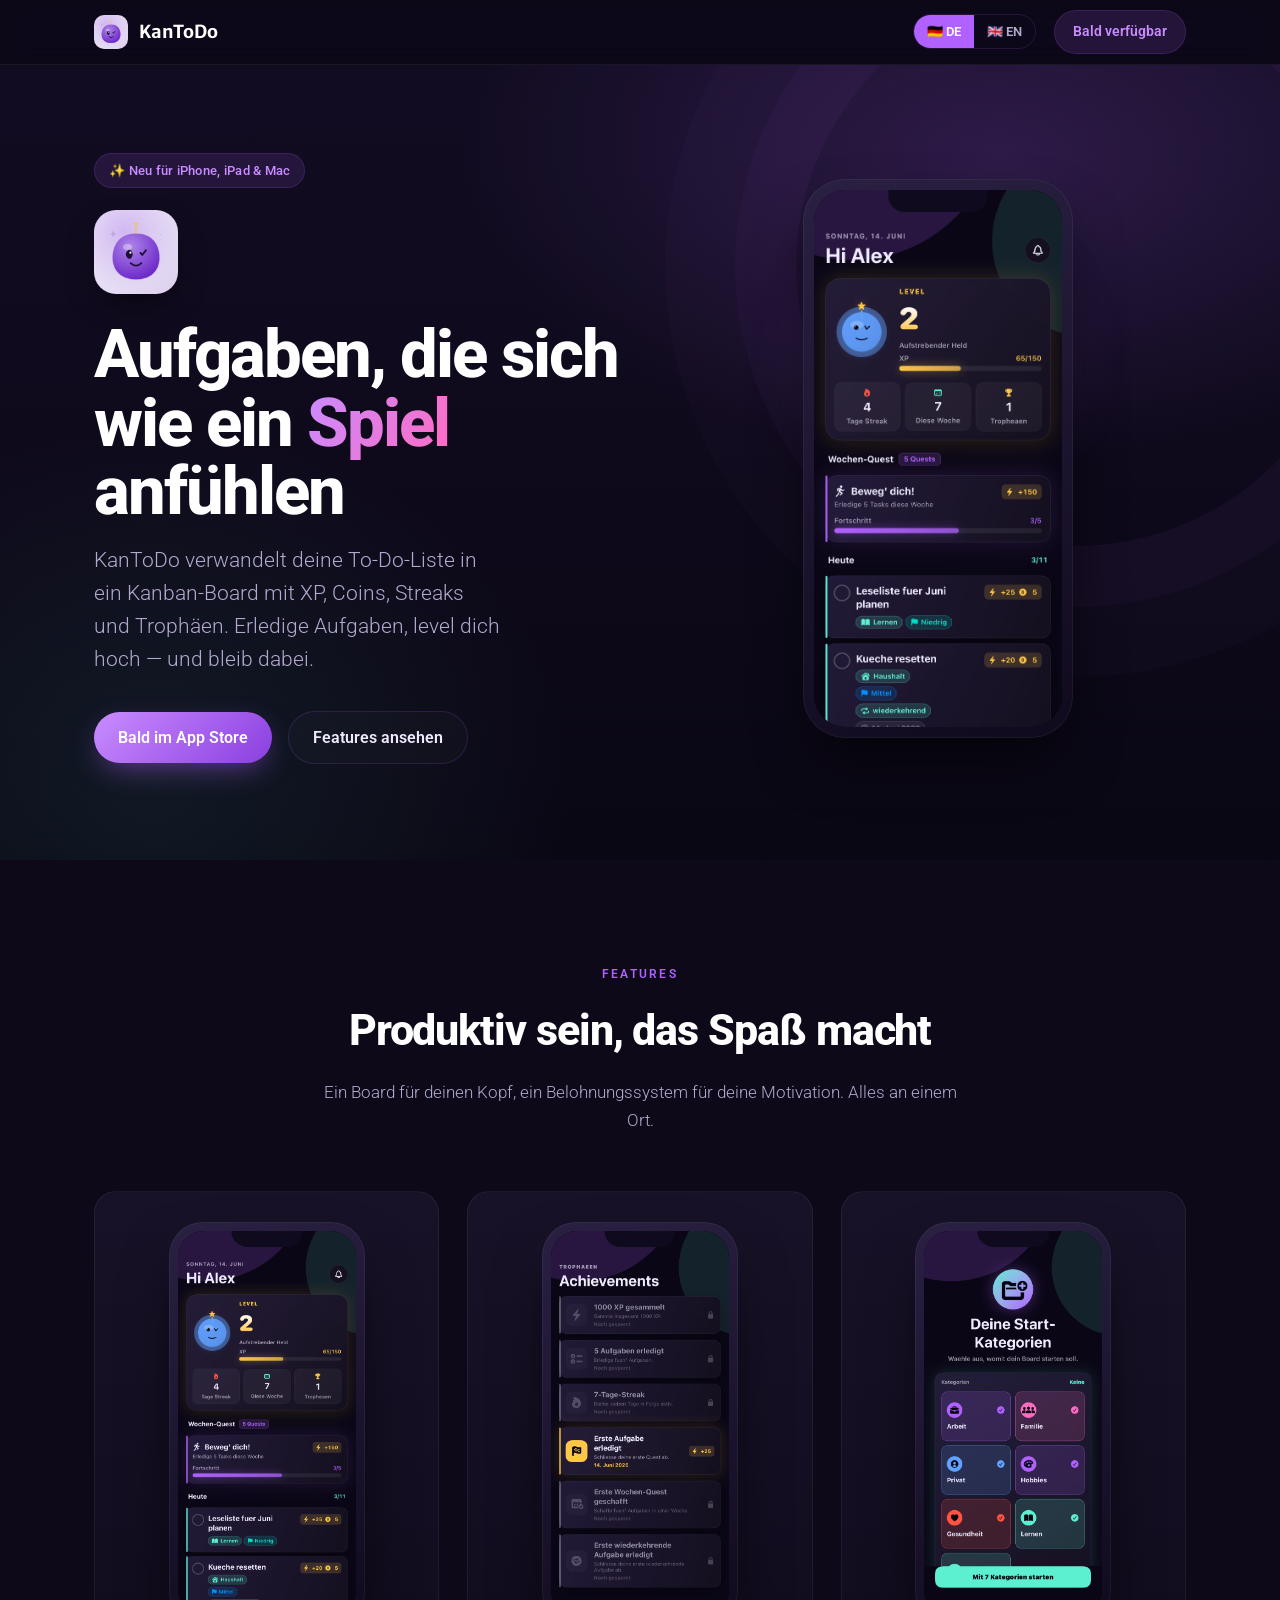
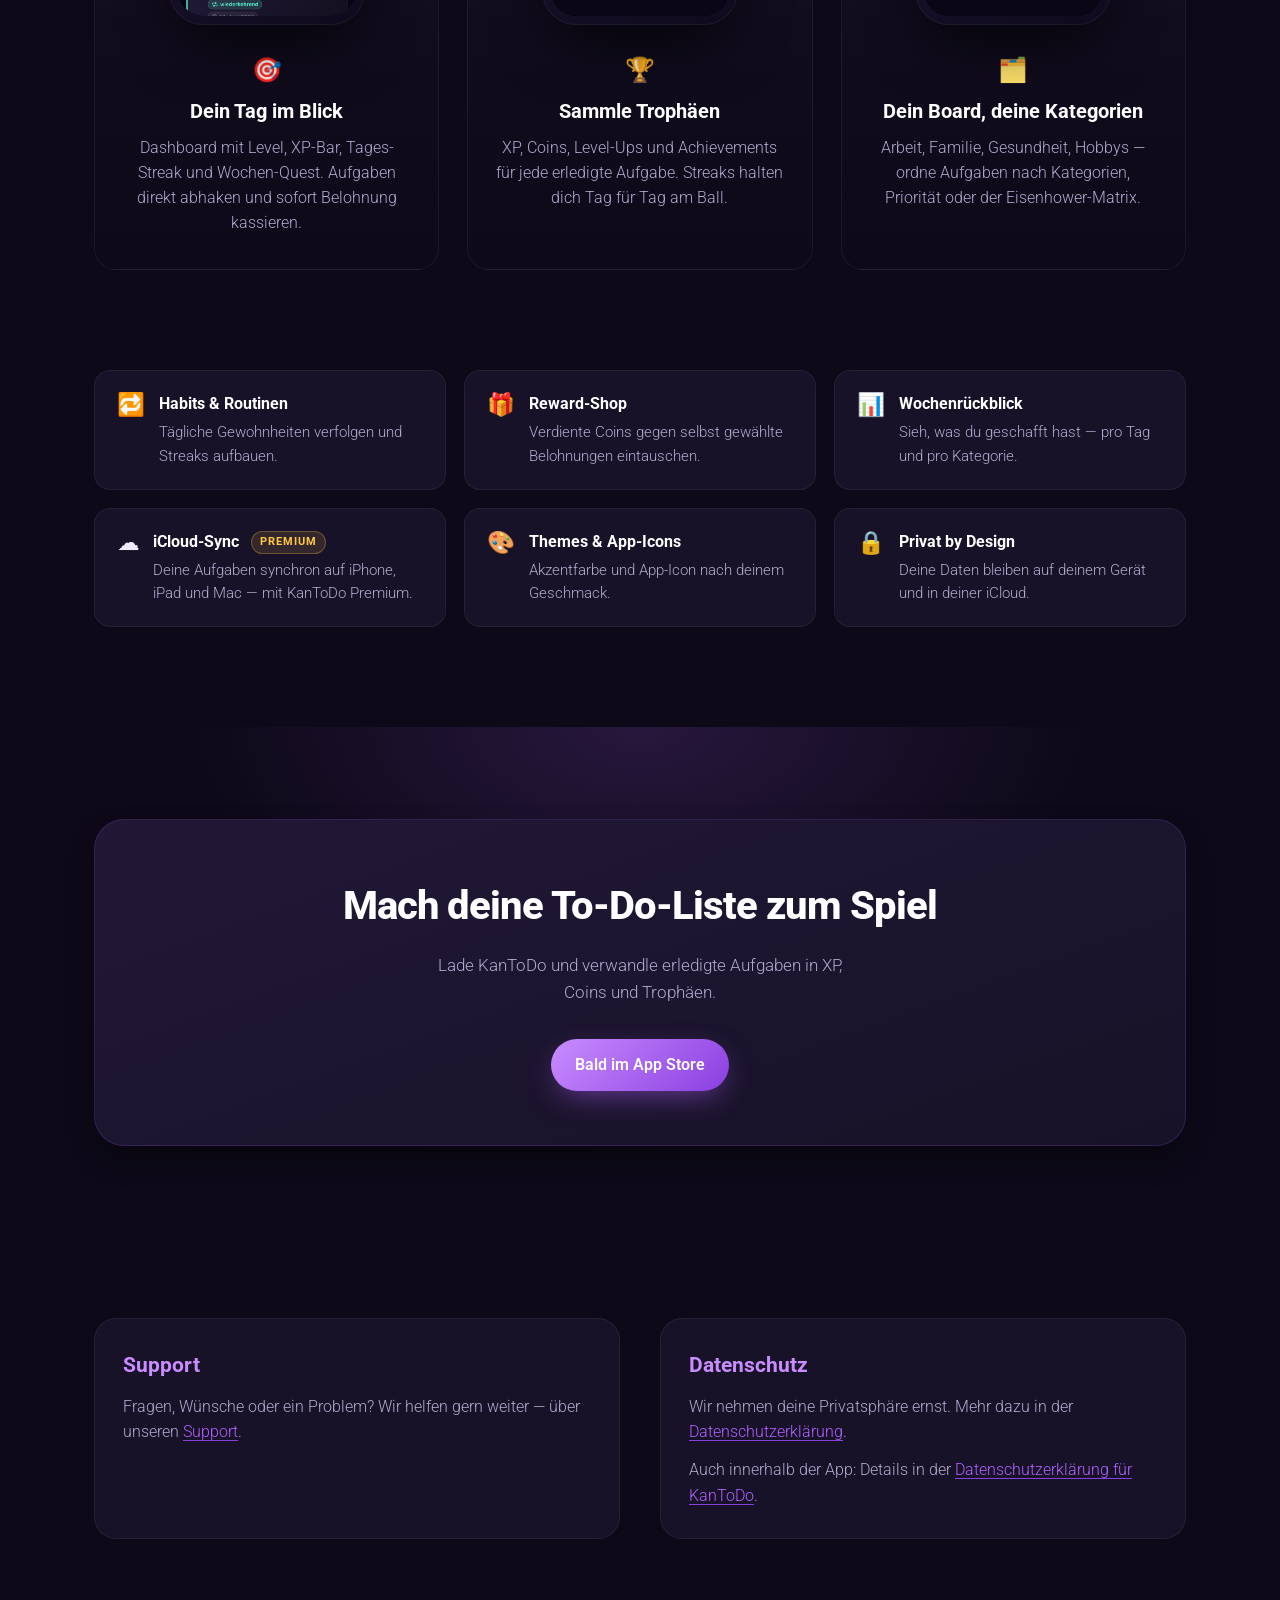
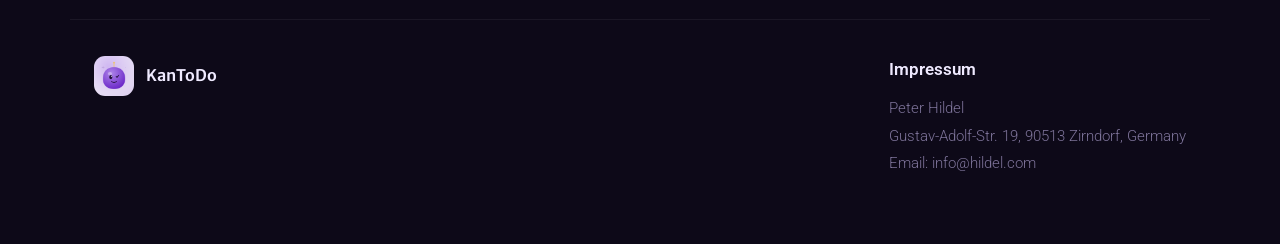
==== commit b77f4079: "Align website copy with actual KanToDo Premium purchase The site described the purchase as "Werbung " ====
--- a/index.html
+++ b/index.html
@@ -119,7 +119,7 @@
       </div>
       <div class="chip">
         <span class="ic">☁️</span>
-        <div><h4>iCloud-Sync</h4><p>Deine Aufgaben synchron auf iPhone, iPad und Mac.</p></div>
+        <div><h4>iCloud-Sync <span class="chip-badge">Premium</span></h4><p>Deine Aufgaben synchron auf iPhone, iPad und Mac — mit KanToDo Premium.</p></div>
       </div>
       <div class="chip">
         <span class="ic">🎨</span>
--- a/landing.css
+++ b/landing.css
@@ -271,6 +271,20 @@
 .chip .ic { font-size: 1.4rem; line-height: 1.2; }
 .chip h4 { margin: 0 0 4px; font-size: 1.02rem; font-weight: 700; color: #fff; }
 .chip p { margin: 0; font-size: .92rem; font-weight: 300; color: var(--text-dim); }
+.chip-badge {
+  display: inline-block;
+  vertical-align: middle;
+  margin-left: 8px;
+  padding: 2px 8px;
+  border-radius: 999px;
+  font-size: .66rem;
+  font-weight: 700;
+  letter-spacing: .09em;
+  text-transform: uppercase;
+  color: var(--gold);
+  background: rgba(255, 199, 71, 0.12);
+  border: 1px solid rgba(255, 199, 71, 0.28);
+}
 
 /* ---------- Download CTA ---------- */
 .cta {
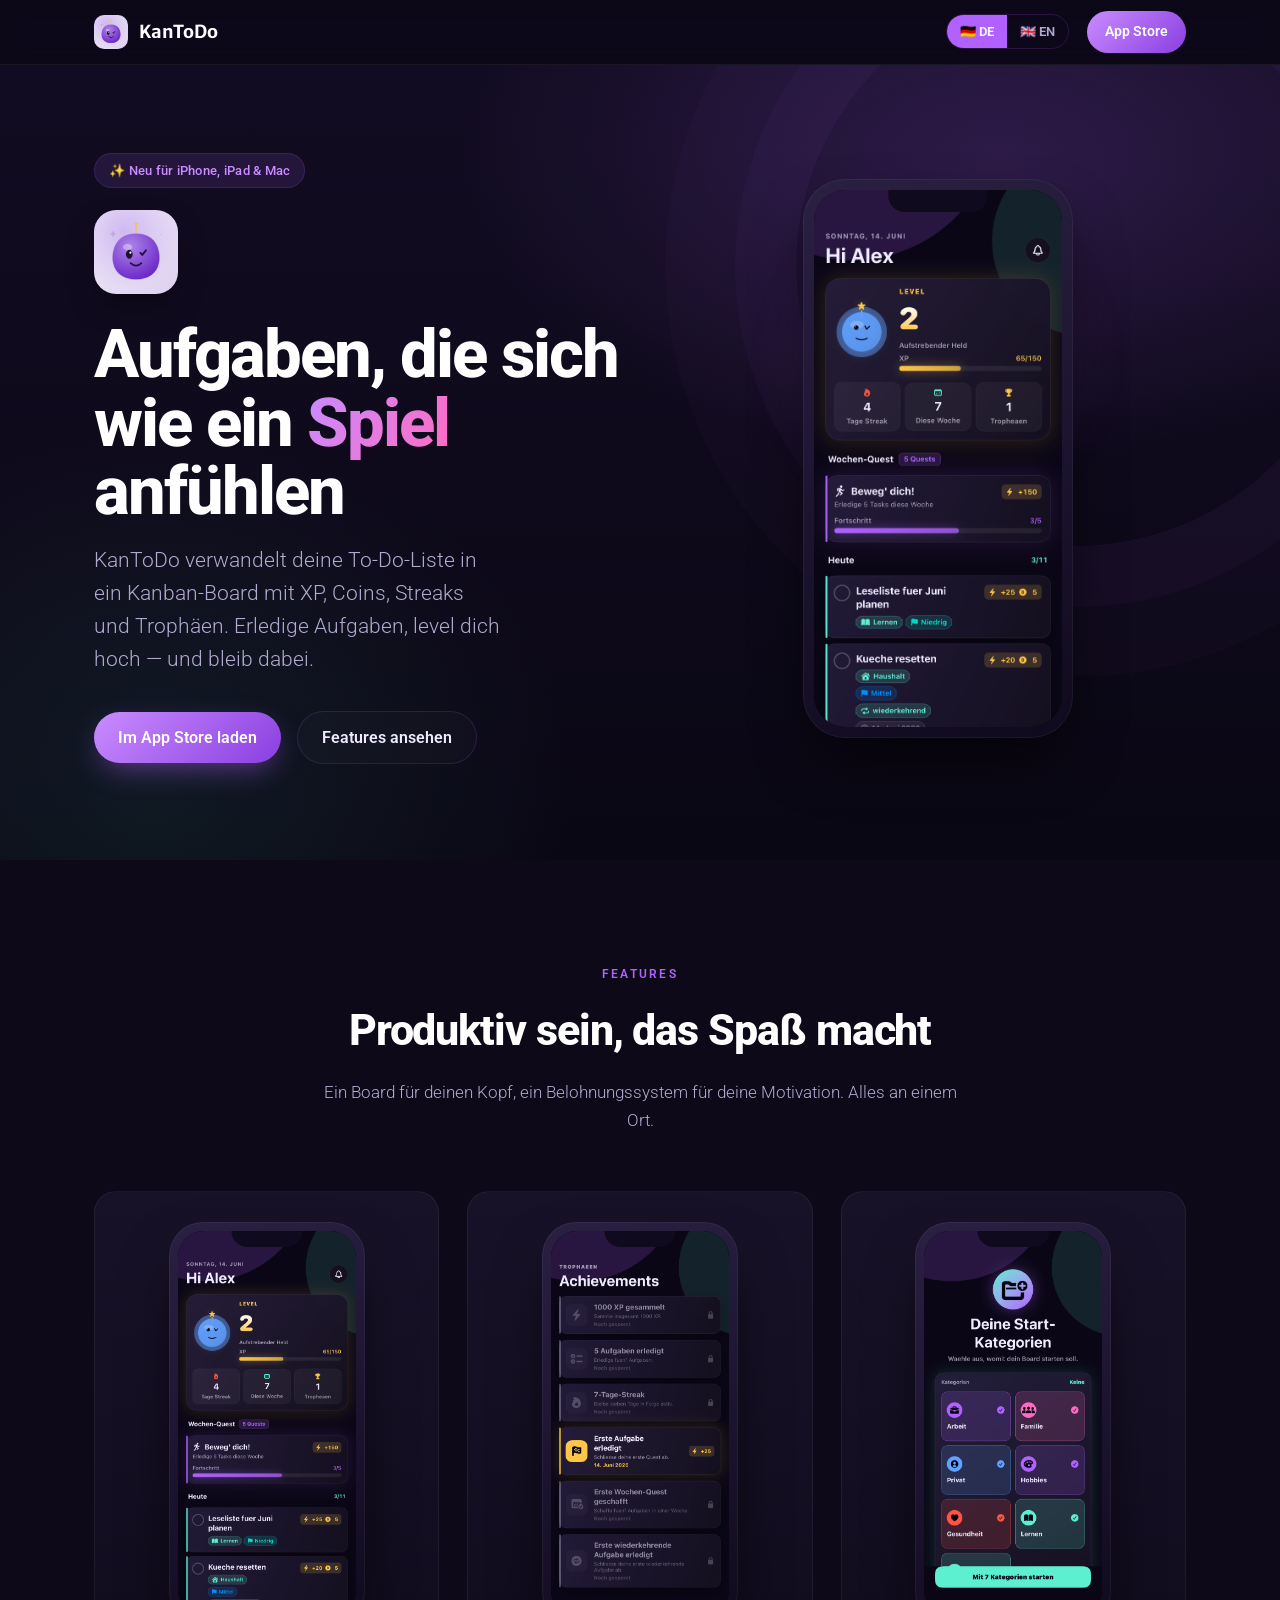
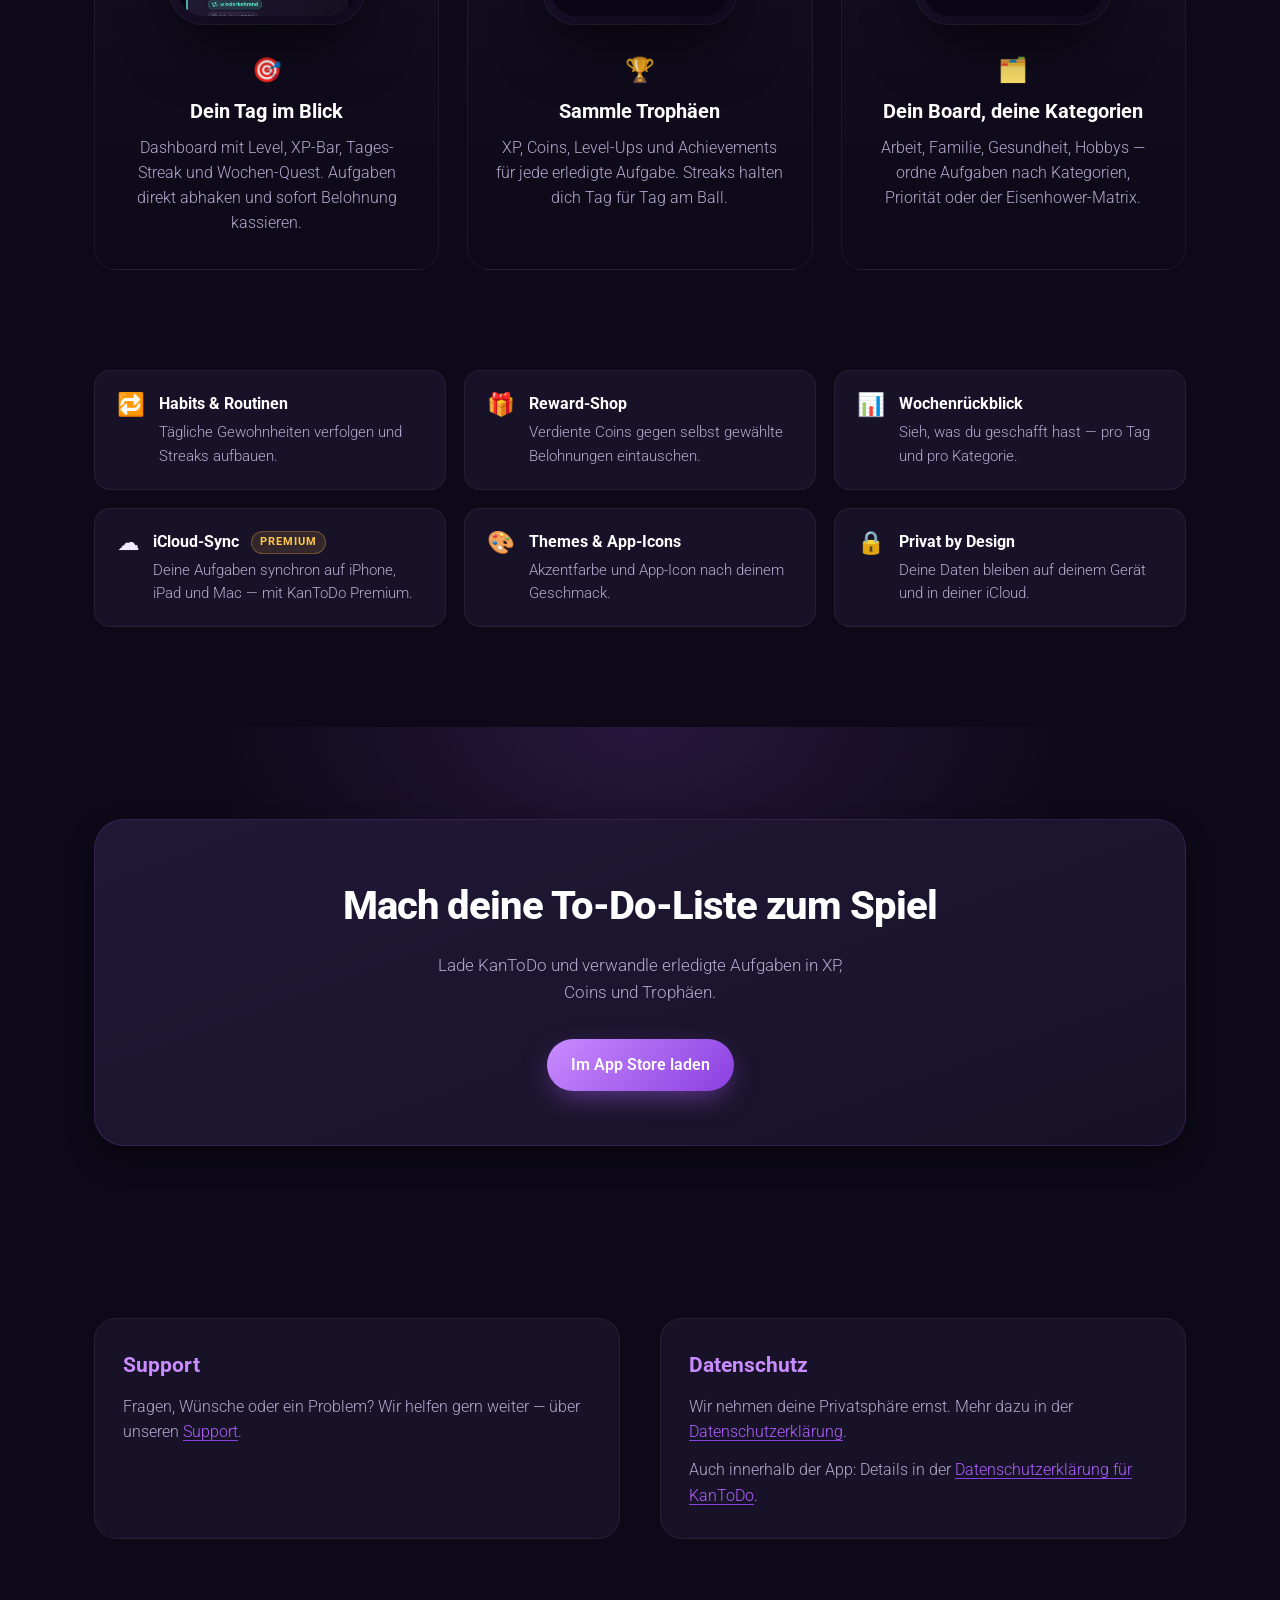
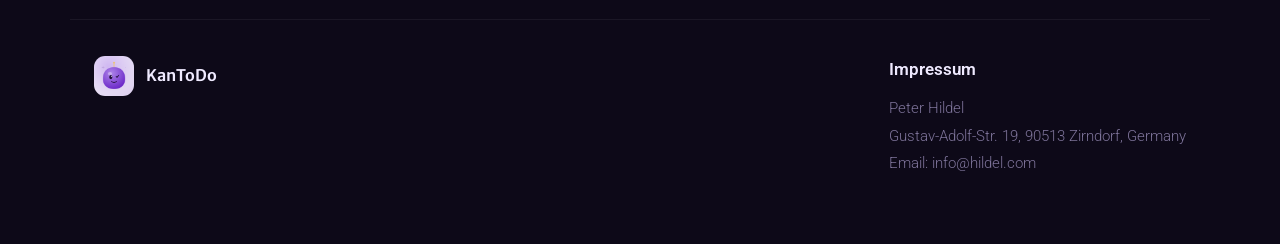
==== commit 67a731d4: "Link App Store now that KanToDo is live Replace the "coming soon" CTAs with links to the live App St" ====
--- a/index.html
+++ b/index.html
@@ -3,6 +3,7 @@
 <head>
   <meta charset="UTF-8">
   <meta name="viewport" content="width=device-width, initial-scale=1.0">
+  <meta name="apple-itunes-app" content="app-id=6775049762">
   <meta name="description" content="KanToDo — die gamifizierte To-Do- & Kanban-App fürs iPhone. Aufgaben erledigen, XP & Coins sammeln, Streaks halten und Trophäen freischalten.">
   <link rel="preconnect" href="https://fonts.googleapis.com">
   <link rel="preconnect" href="https://fonts.gstatic.com" crossorigin>
@@ -26,7 +27,7 @@
         <a href="./index.html" class="active">🇩🇪 DE</a>
         <a href="./en/index.html">🇬🇧 EN</a>
       </div>
-      <span class="nav-cta soon">Bald verfügbar</span>
+      <a class="nav-cta" href="https://apps.apple.com/de/app/kantodo/id6775049762" target="_blank" rel="noopener noreferrer">App Store</a>
     </div>
   </nav>
 </div>
@@ -40,7 +41,7 @@
       <h1>Aufgaben, die sich wie ein <span class="accent">Spiel</span> anfühlen</h1>
       <p class="lead">KanToDo verwandelt deine To-Do-Liste in ein Kanban-Board mit XP, Coins, Streaks und Trophäen. Erledige Aufgaben, level dich hoch — und bleib dabei.</p>
       <div class="hero-cta">
-        <span class="btn btn-primary soon">Bald im App Store</span>
+        <a class="btn btn-primary" href="https://apps.apple.com/de/app/kantodo/id6775049762" target="_blank" rel="noopener noreferrer">Im App Store laden</a>
         <a class="btn btn-ghost" href="#features">Features ansehen</a>
       </div>
     </div>
@@ -140,7 +141,7 @@
       <h2>Mach deine To-Do-Liste zum Spiel</h2>
       <p>Lade KanToDo und verwandle erledigte Aufgaben in XP, Coins und Trophäen.</p>
       <div class="cta-actions">
-        <span class="btn btn-primary soon">Bald im App Store</span>
+        <a class="btn btn-primary" href="https://apps.apple.com/de/app/kantodo/id6775049762" target="_blank" rel="noopener noreferrer">Im App Store laden</a>
       </div>
     </div>
   </div>
--- a/landing.css
+++ b/landing.css
@@ -71,12 +71,6 @@
 }
 .btn-ghost:hover { border-color: var(--accent); color: var(--accent-bright); }
 
-/* "Coming soon" — non-clickable CTA (no store link yet) */
-.soon { cursor: default; }
-.btn.btn-primary.soon:hover { transform: none; box-shadow: 0 10px 30px -8px rgba(176, 97, 255, 0.55); }
-.nav-cta.soon { background: rgba(176, 97, 255, 0.14); border: 1px solid var(--border); color: var(--accent-bright); }
-.nav-cta.soon:hover { transform: none; }
-
 /* ---------- Hero ---------- */
 .hero {
   position: relative;
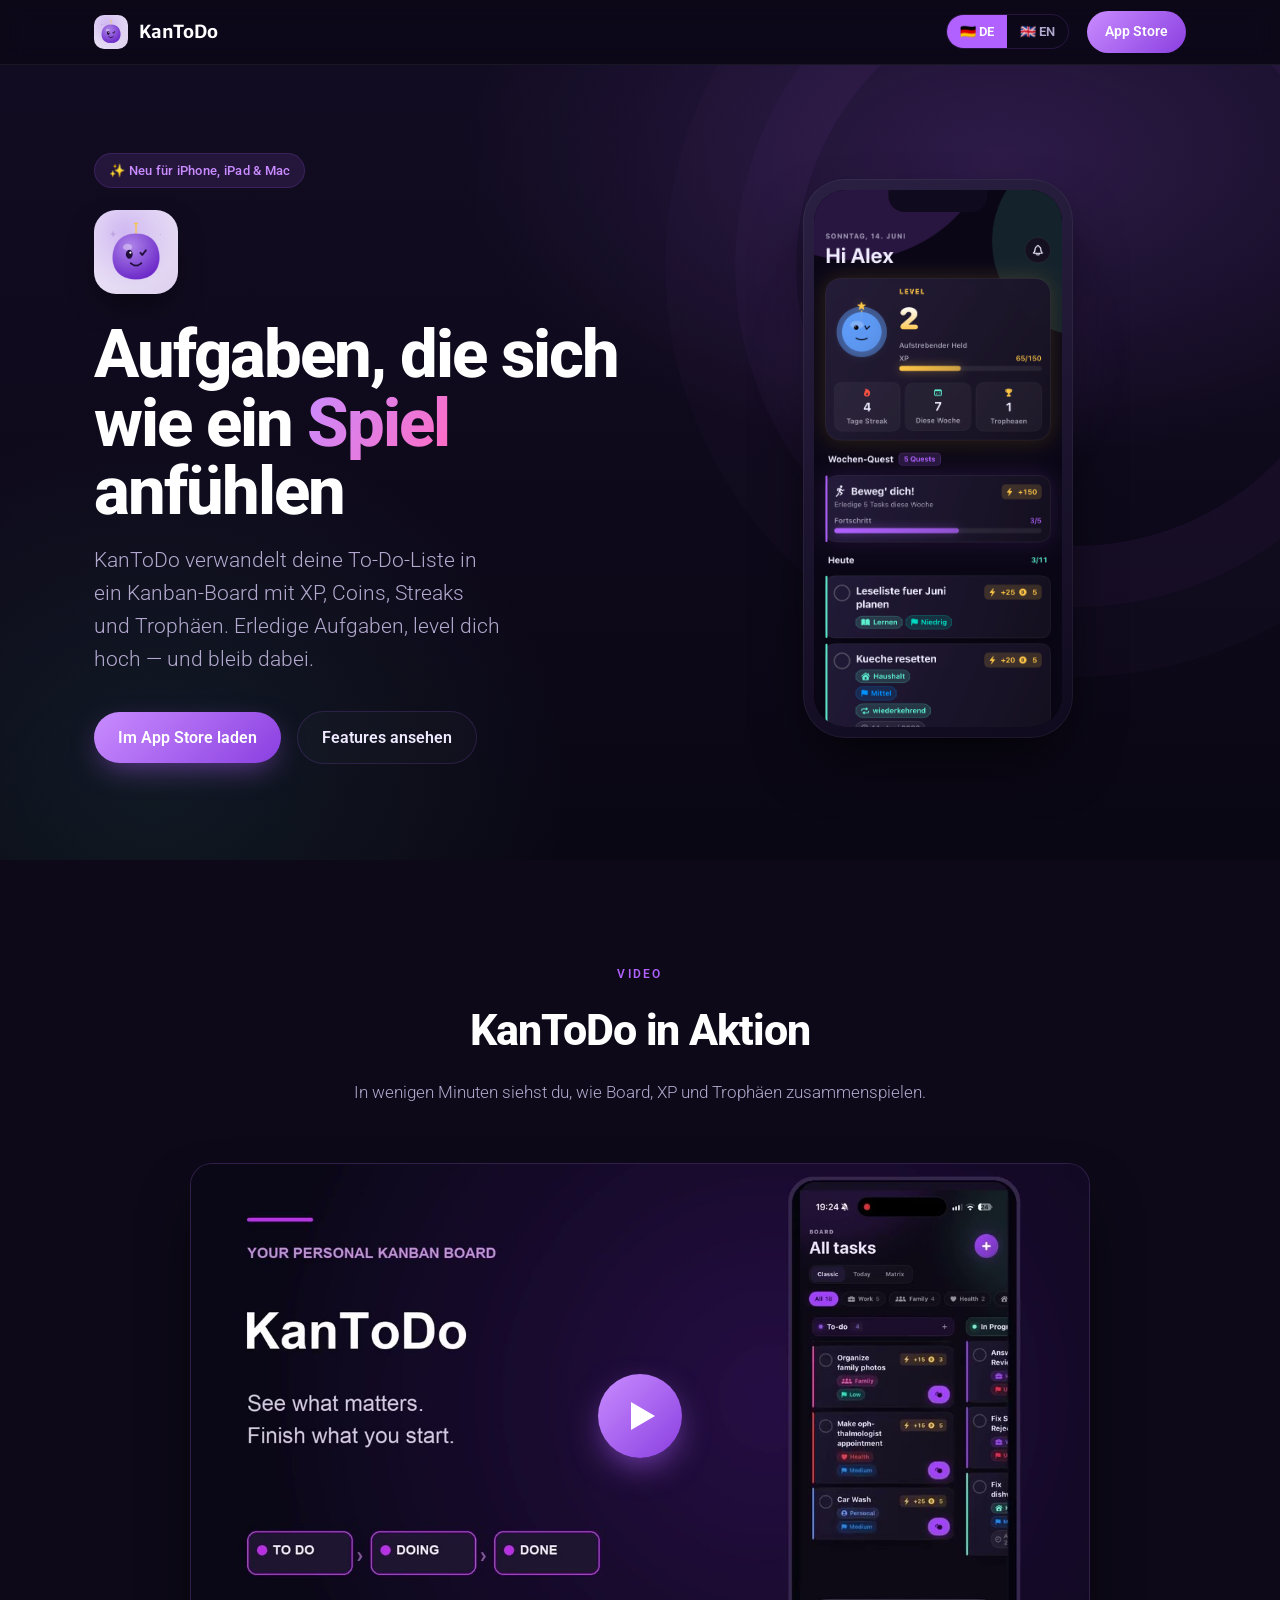
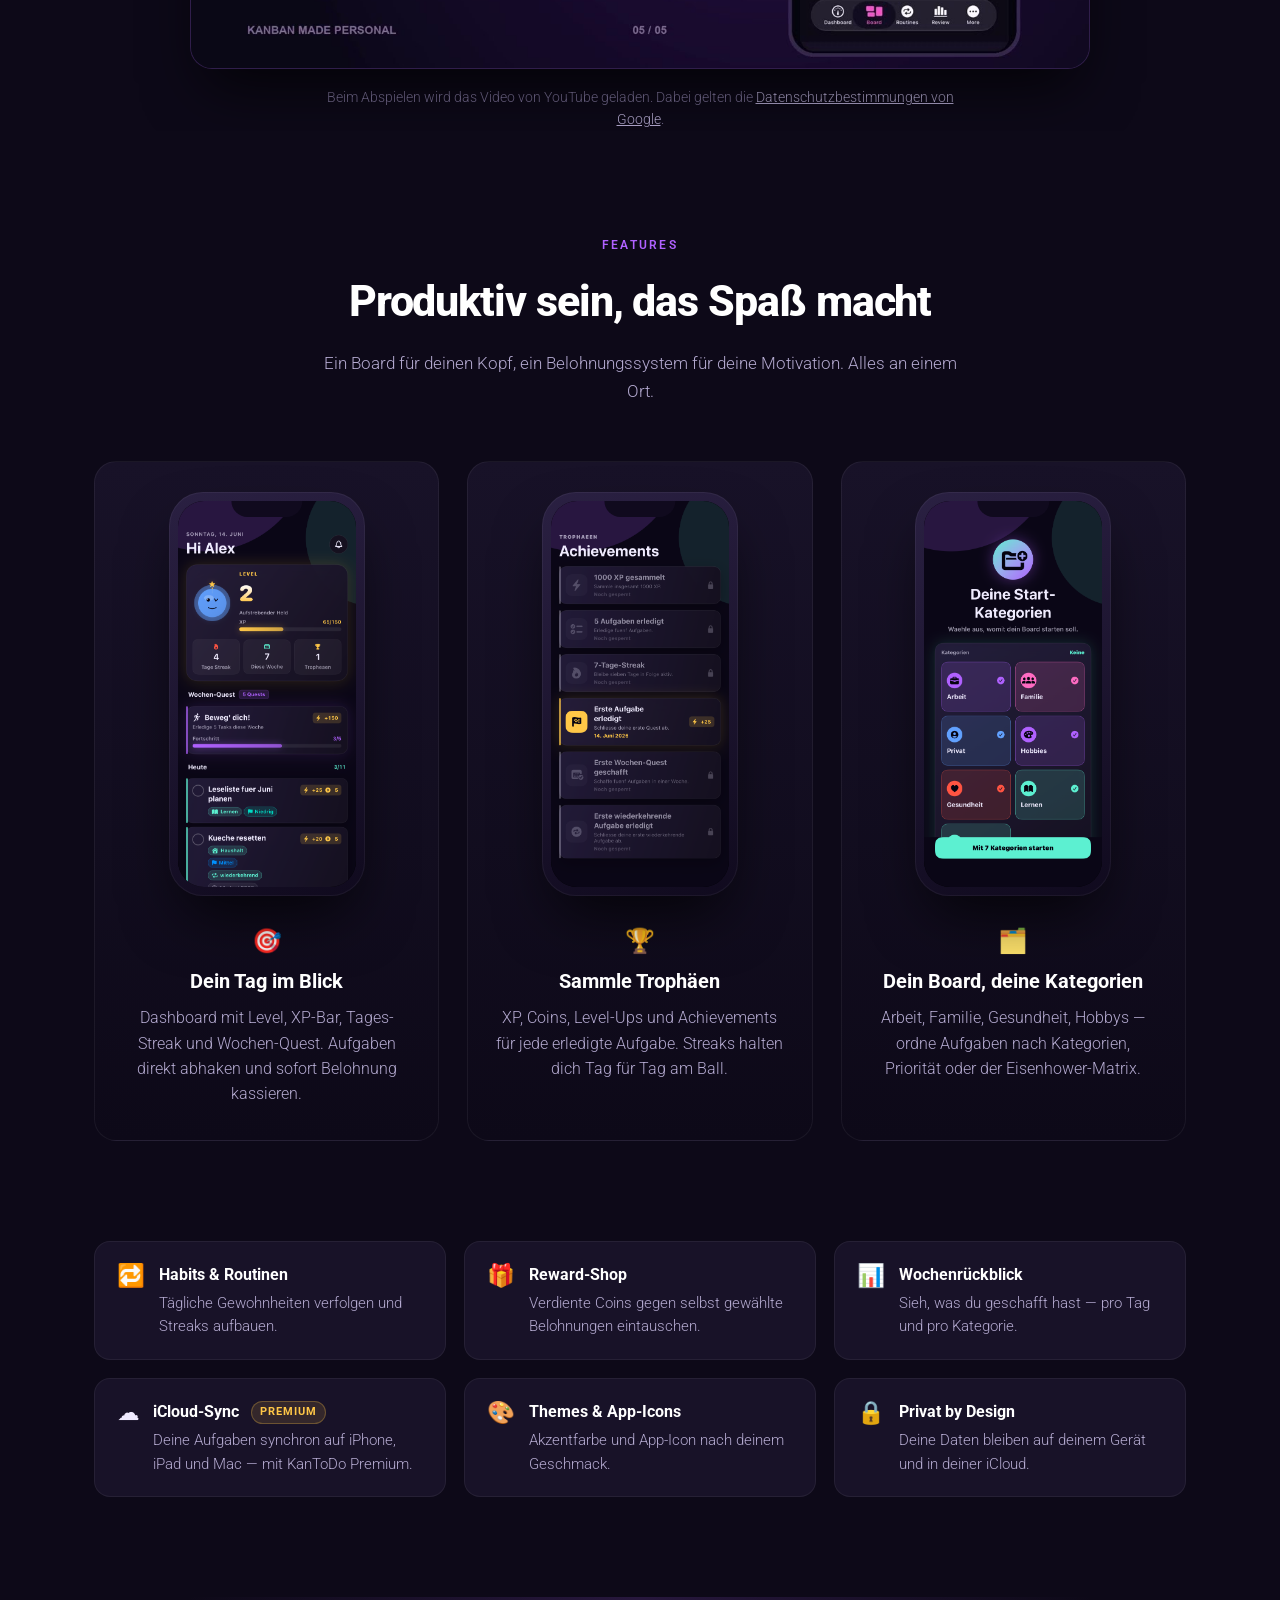
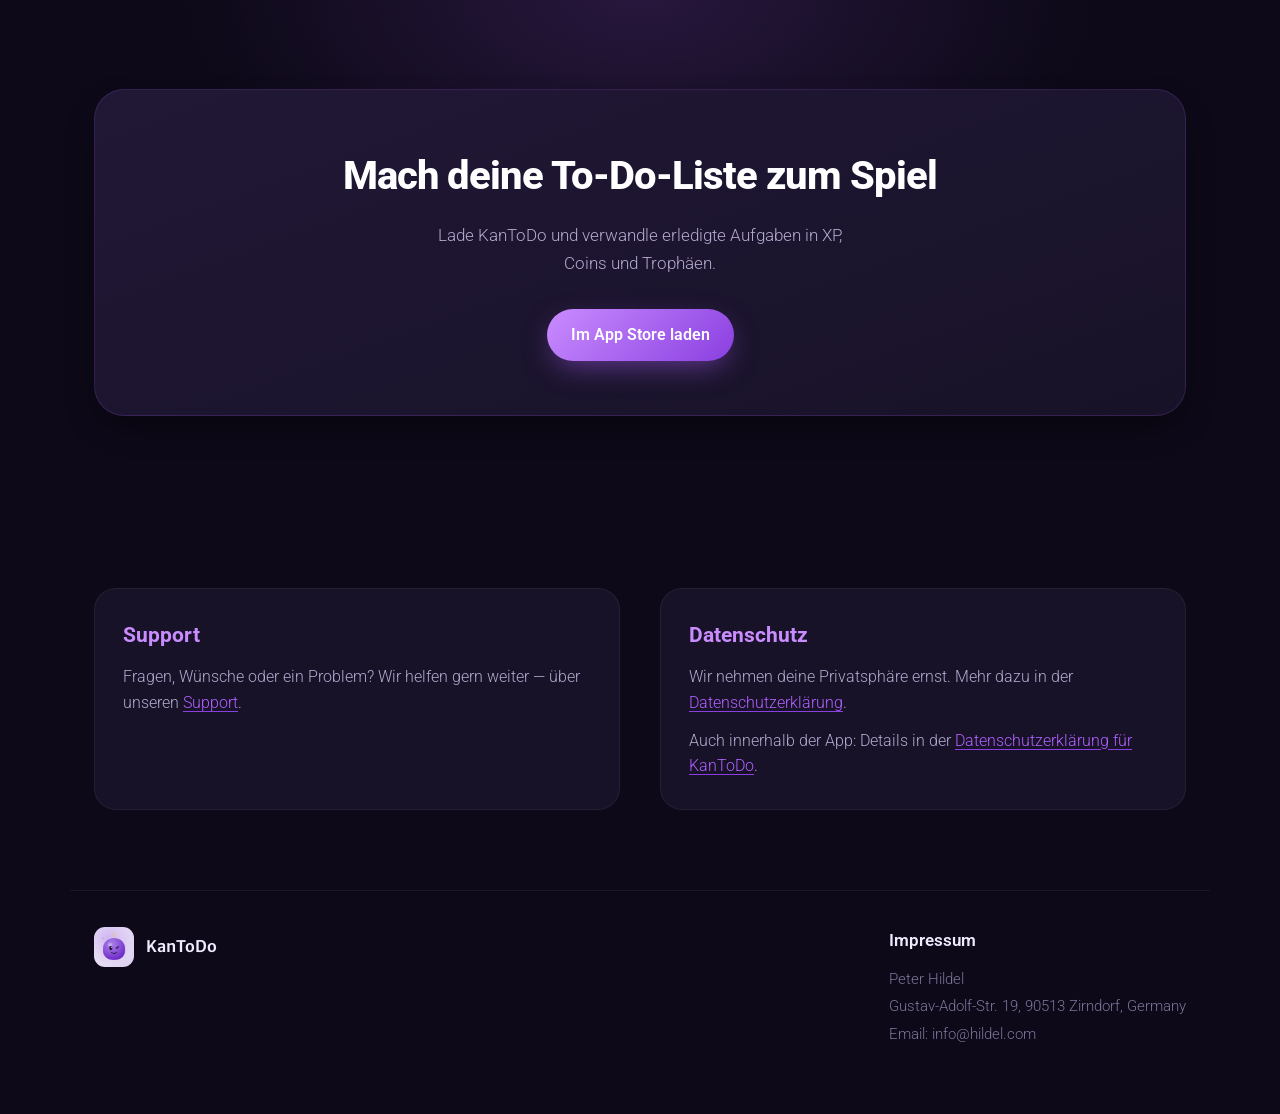
==== commit 7985302c: "Embed demo video on landing page (DE + EN) Click-to-load YouTube embed (youtube-nocookie) with a loc" ====
--- a/index.html
+++ b/index.html
@@ -56,6 +56,24 @@
   </div>
 </header>
 
+<!-- VIDEO -->
+<section class="video" id="video">
+  <div class="wrap">
+    <div class="section-head">
+      <span class="eyebrow">Video</span>
+      <h2>KanToDo in Aktion</h2>
+      <p>In wenigen Minuten siehst du, wie Board, XP und Trophäen zusammenspielen.</p>
+    </div>
+    <div class="video-frame">
+      <button class="video-facade" type="button" data-video-id="8haL5OuV2p4" aria-label="Video abspielen">
+        <img src="./video_poster.jpg" alt="" loading="lazy">
+        <span class="video-play" aria-hidden="true"></span>
+      </button>
+    </div>
+    <p class="video-note">Beim Abspielen wird das Video von YouTube geladen. Dabei gelten die <a href="https://policies.google.com/privacy" target="_blank" rel="noopener noreferrer">Datenschutzbestimmungen von Google</a>.</p>
+  </div>
+</section>
+
 <!-- FEATURES -->
 <section class="features" id="features">
   <div class="wrap">
@@ -183,5 +201,18 @@
   </div>
 </footer>
 
+<script>
+  document.querySelectorAll('.video-facade').forEach(function (btn) {
+    btn.addEventListener('click', function () {
+      var iframe = document.createElement('iframe');
+      iframe.src = 'https://www.youtube-nocookie.com/embed/' + btn.dataset.videoId + '?autoplay=1&rel=0';
+      iframe.title = 'KanToDo Demo';
+      iframe.allow = 'accelerometer; autoplay; clipboard-write; encrypted-media; gyroscope; picture-in-picture; web-share';
+      iframe.referrerPolicy = 'strict-origin-when-cross-origin';
+      iframe.allowFullscreen = true;
+      btn.replaceWith(iframe);
+    });
+  });
+</script>
 </body>
 </html>
--- a/landing.css
+++ b/landing.css
@@ -216,6 +216,48 @@
   margin-bottom: 12px;
 }
 
+/* ---------- Video ---------- */
+.video { padding: 100px 0 0; background: var(--bg); }
+.video-frame {
+  position: relative;
+  max-width: 900px;
+  margin: 0 auto;
+  aspect-ratio: 16 / 9;
+  border-radius: var(--radius);
+  overflow: hidden;
+  border: 1px solid var(--border);
+  box-shadow: var(--shadow-lg);
+  background: var(--surface);
+}
+.video-frame iframe,
+.video-facade { position: absolute; inset: 0; width: 100%; height: 100%; border: 0; }
+.video-facade { padding: 0; cursor: pointer; background: none; }
+.video-facade img { width: 100%; height: 100%; object-fit: cover; transition: transform .4s ease, filter .4s ease; }
+.video-facade:hover img { transform: scale(1.03); filter: brightness(.85); }
+.video-play {
+  position: absolute;
+  top: 50%; left: 50%;
+  width: 84px; height: 84px;
+  transform: translate(-50%, -50%);
+  border-radius: 50%;
+  background: linear-gradient(135deg, var(--accent-bright), var(--accent-dim));
+  box-shadow: 0 12px 34px -8px rgba(176, 97, 255, 0.7);
+  transition: transform .2s ease;
+}
+.video-play::after {
+  content: "";
+  position: absolute;
+  top: 50%; left: 54%;
+  transform: translate(-50%, -50%);
+  border-style: solid;
+  border-width: 14px 0 14px 24px;
+  border-color: transparent transparent transparent #fff;
+}
+.video-facade:hover .video-play,
+.video-facade:focus-visible .video-play { transform: translate(-50%, -50%) scale(1.08); }
+.video-note { text-align: center; color: var(--text-faint); font-size: .85rem; font-weight: 300; margin: 18px auto 0; max-width: 640px; }
+.video-note a { color: var(--text-dim); text-decoration: underline; }
+
 /* ---------- Features ---------- */
 .features { padding: 100px 0; background: var(--bg); }
 .feature-grid {
